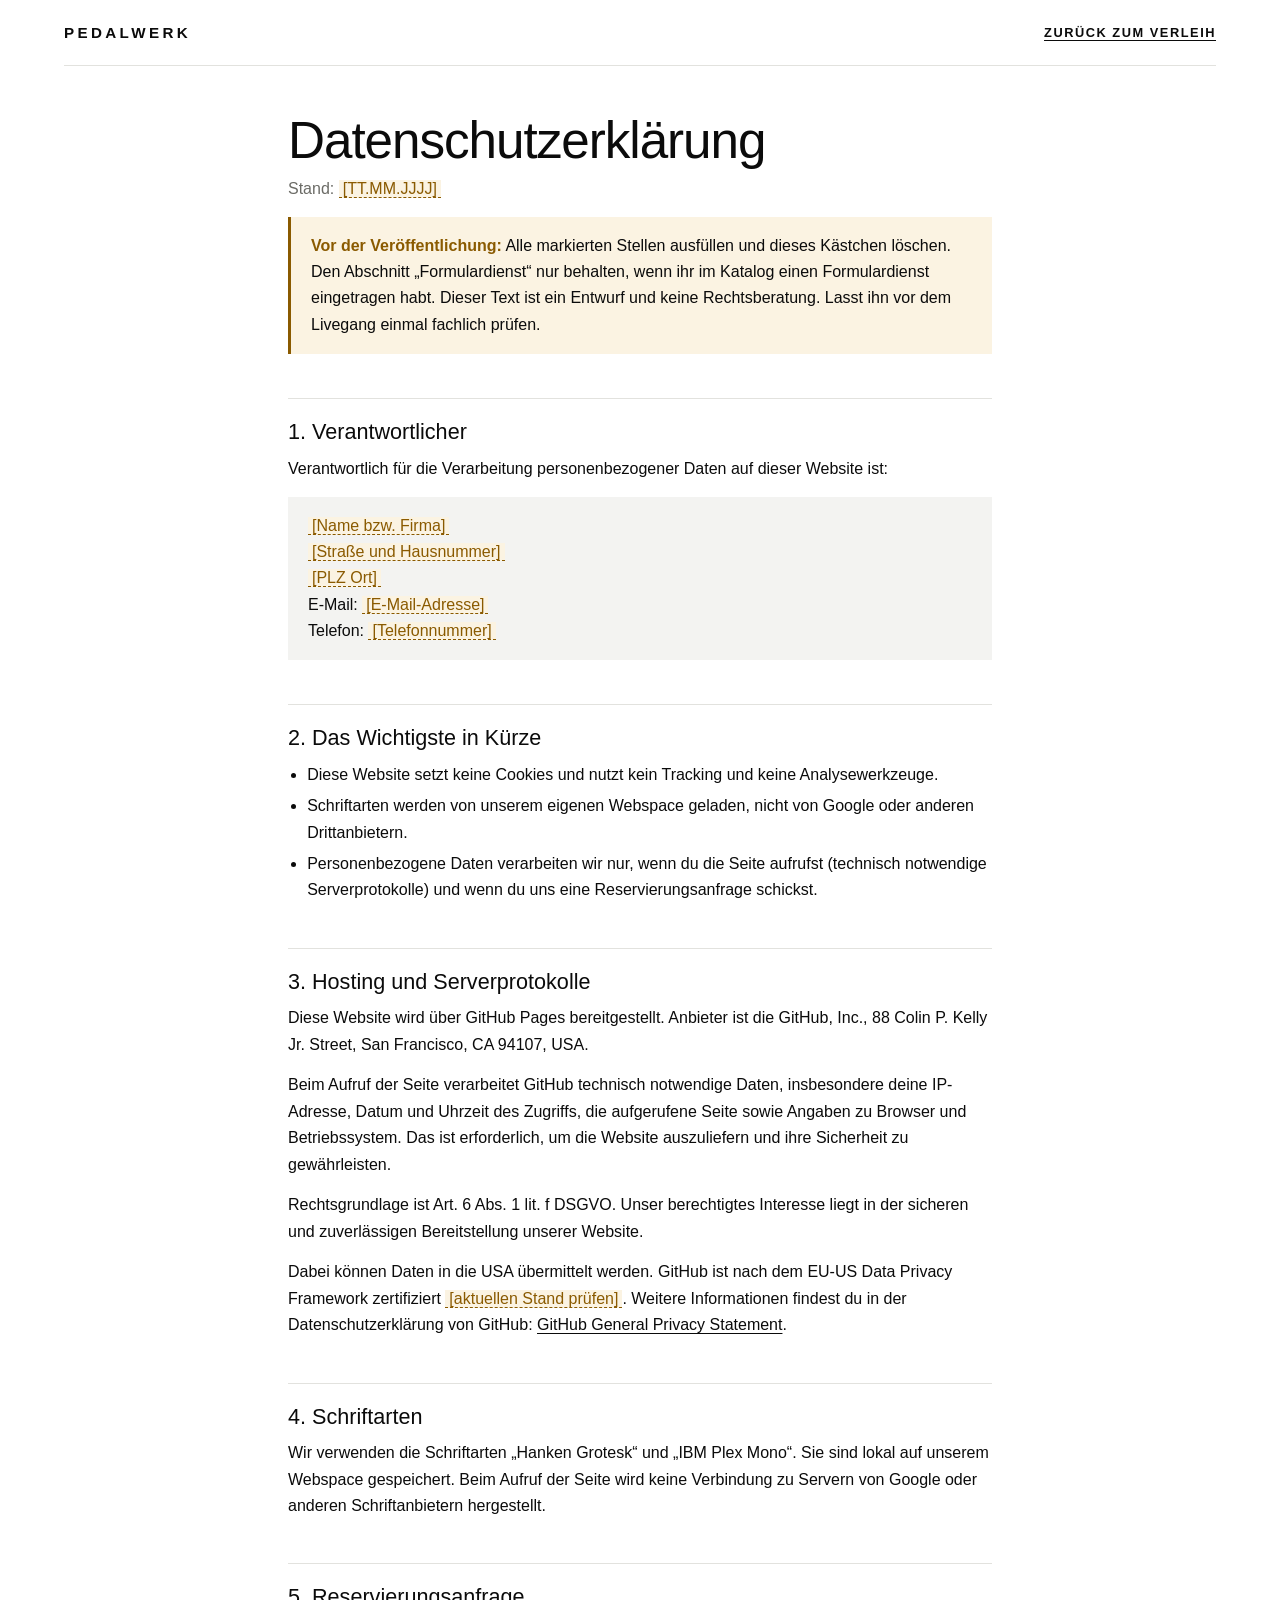
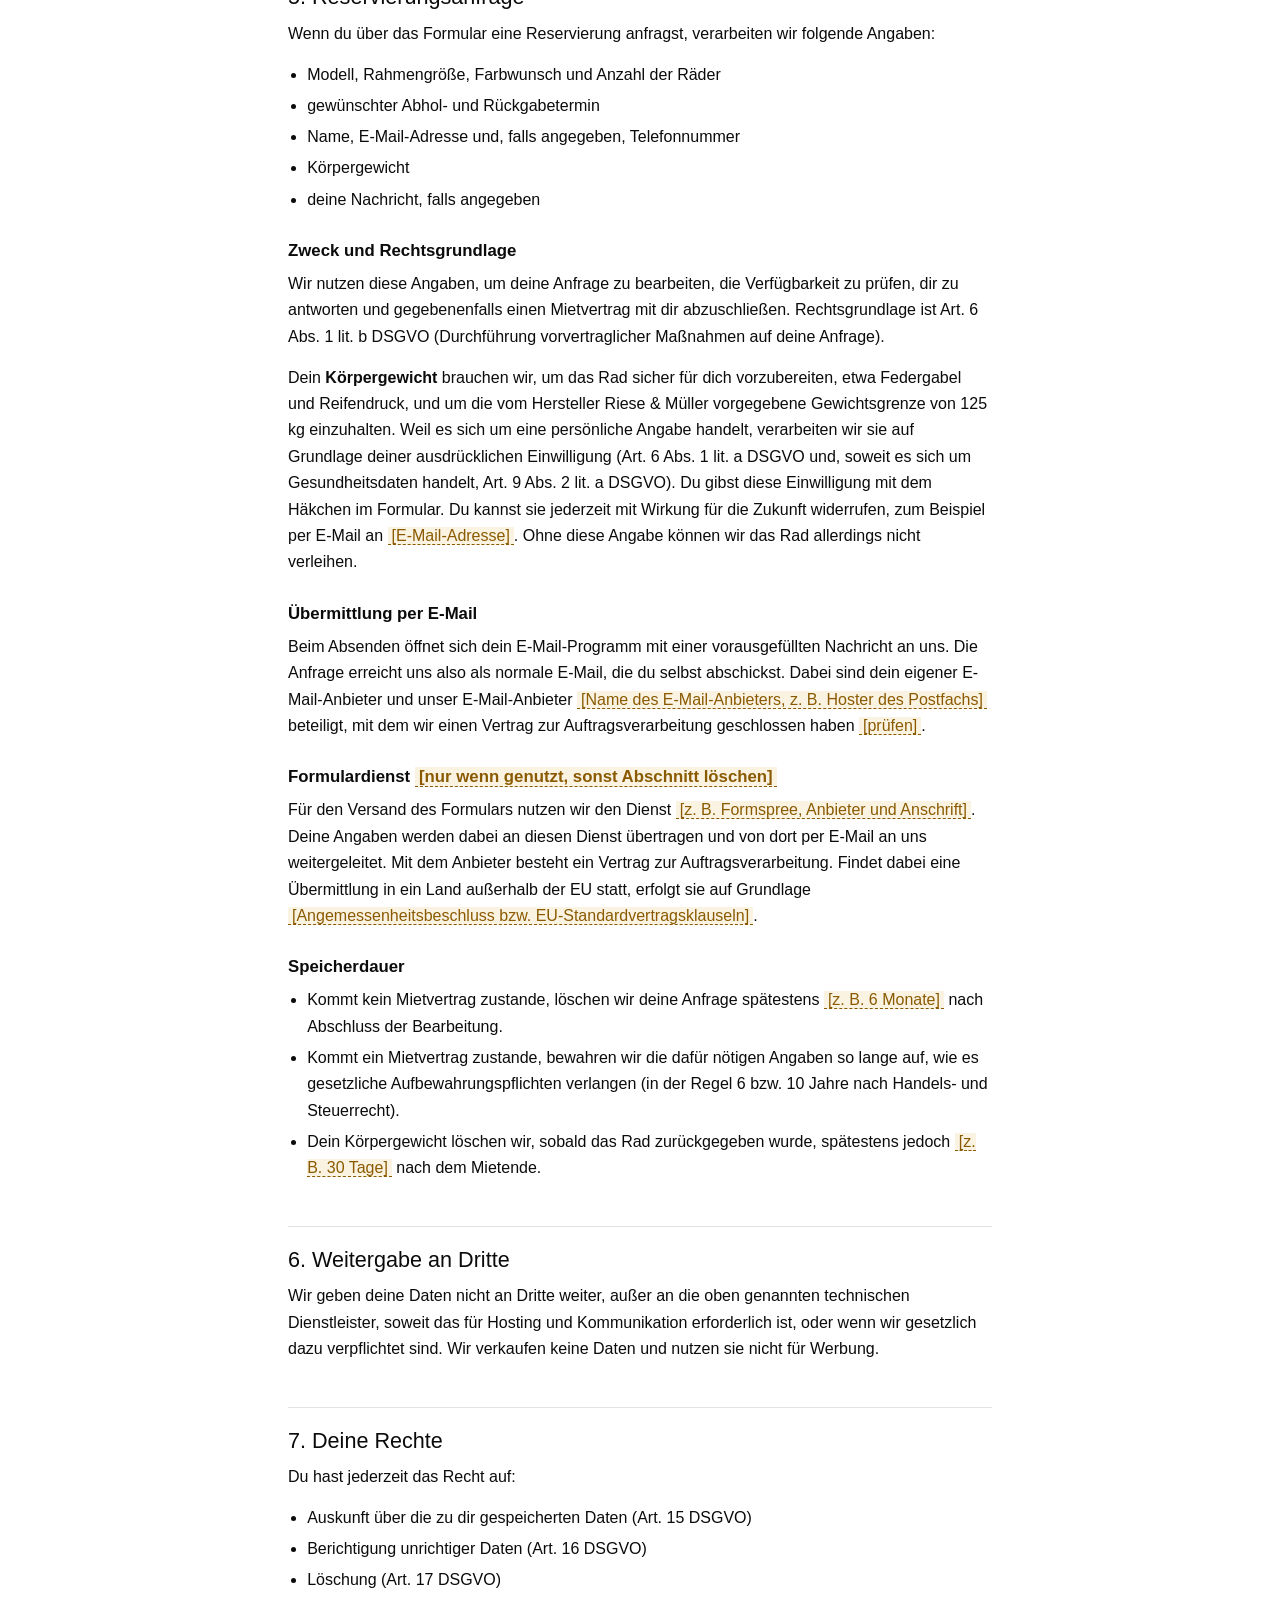
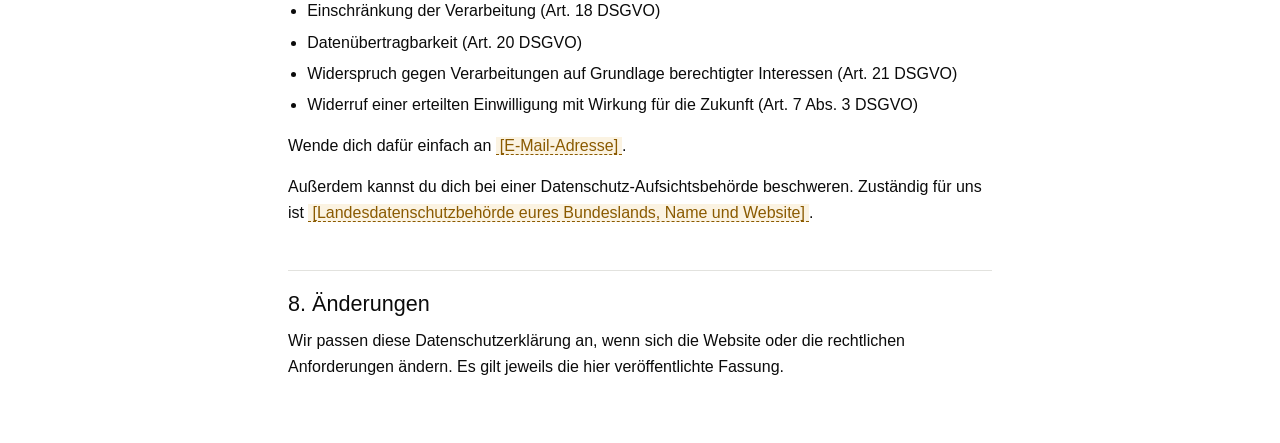
==== datenschutz.html @ 51e2a8d7 "Add files via upload" ====
<!doctype html>
<html lang="de">
<head>
<meta charset="utf-8">
<meta name="viewport" content="width=device-width,initial-scale=1,viewport-fit=cover">
<title>Datenschutz · pedalwerk</title>
<meta name="robots" content="noindex">
<link rel="stylesheet" href="fonts/fonts.css">
<style>
/* Layout: schlichte Textseite, eine Spalte mit Lesebreite, gleiche Gestaltung wie der Katalog. */
:root {
  color-scheme: light;
  --paper: #ffffff;
  --stone: #f3f3f1;
  --rule: #e2e2de;
  --ink: #0b0b0b;
  --ink-soft: #6b6b66;
  --todo: #8a5a00;
  --todo-bg: #fbf3e2;
  --font-sans: "Hanken Grotesk", "Helvetica Neue", Helvetica, Arial, sans-serif;
}
* { box-sizing: border-box; }
body {
  margin: 0; background: var(--paper); color: var(--ink);
  font: 400 16px/1.65 var(--font-sans);
  padding-left: max(16px, env(safe-area-inset-left, 0px)); padding-right: max(16px, env(safe-area-inset-right, 0px));
  padding-block: env(safe-area-inset-top, 0px) calc(3rem + env(safe-area-inset-bottom, 0px));
}
:focus-visible { outline: 2px solid var(--ink); outline-offset: 3px; }
.topbar { max-width: 72rem; margin-inline: auto; display: flex; justify-content: space-between; align-items: center; gap: 1rem; flex-wrap: wrap; padding-block: 1.25rem; border-bottom: 1px solid var(--rule); }
.brand { font-size: 0.95rem; font-weight: 700; letter-spacing: 0.22em; text-transform: uppercase; color: var(--ink); text-decoration: none; }
.back { font-size: 0.8rem; font-weight: 600; letter-spacing: 0.12em; text-transform: uppercase; color: var(--ink); }
main { max-width: 44rem; margin-inline: auto; padding-top: 3rem; }
h1 { margin: 0 0 0.5rem; font-size: clamp(2.2rem, 6vw, 3.2rem); font-weight: 300; letter-spacing: -0.02em; line-height: 1.05; }
h2 { margin: 2.75rem 0 0.6rem; padding-top: 1.25rem; border-top: 1px solid var(--rule); font-size: 1.35rem; font-weight: 500; line-height: 1.25; text-wrap: balance; }
h3 { margin: 1.5rem 0 0.4rem; font-size: 1.05rem; font-weight: 600; }
p, ul { margin: 0 0 0.9rem; }
ul { padding-left: 1.2rem; }
li { margin-bottom: 0.3rem; }
a { color: var(--ink); text-underline-offset: 3px; }
.stand { color: var(--ink-soft); }
address { font-style: normal; padding: 1rem 1.25rem; background: var(--stone); margin-bottom: 0.9rem; }
/* Platzhalter, die vor der Veröffentlichung ausgefüllt oder gelöscht werden müssen. */
.todo { background: var(--todo-bg); color: var(--todo); padding: 0 0.25em; border-bottom: 1px dashed var(--todo); }
.todo-box { padding: 1rem 1.25rem; background: var(--todo-bg); border-left: 3px solid var(--todo); color: var(--ink); margin-bottom: 0.9rem; }
.todo-box strong { color: var(--todo); }
</style>
</head>
<body>

<header class="topbar">
  <a class="brand" href="katalog.html">pedalwerk</a>
  <a class="back" href="katalog.html">Zurück zum Verleih</a>
</header>

<main>
  <h1>Datenschutzerklärung</h1>
  <p class="stand">Stand: <span class="todo">[TT.MM.JJJJ]</span></p>

  <div class="todo-box">
    <strong>Vor der Veröffentlichung:</strong> Alle markierten Stellen ausfüllen und dieses Kästchen löschen. Den Abschnitt „Formulardienst“ nur behalten, wenn ihr im Katalog einen Formulardienst eingetragen habt. Dieser Text ist ein Entwurf und keine Rechtsberatung. Lasst ihn vor dem Livegang einmal fachlich prüfen.
  </div>

  <h2>1. Verantwortlicher</h2>
  <p>Verantwortlich für die Verarbeitung personenbezogener Daten auf dieser Website ist:</p>
  <address>
    <span class="todo">[Name bzw. Firma]</span><br>
    <span class="todo">[Straße und Hausnummer]</span><br>
    <span class="todo">[PLZ Ort]</span><br>
    E-Mail: <span class="todo">[E-Mail-Adresse]</span><br>
    Telefon: <span class="todo">[Telefonnummer]</span>
  </address>

  <h2>2. Das Wichtigste in Kürze</h2>
  <ul>
    <li>Diese Website setzt keine Cookies und nutzt kein Tracking und keine Analysewerkzeuge.</li>
    <li>Schriftarten werden von unserem eigenen Webspace geladen, nicht von Google oder anderen Drittanbietern.</li>
    <li>Personenbezogene Daten verarbeiten wir nur, wenn du die Seite aufrufst (technisch notwendige Serverprotokolle) und wenn du uns eine Reservierungsanfrage schickst.</li>
  </ul>

  <h2>3. Hosting und Serverprotokolle</h2>
  <p>Diese Website wird über GitHub Pages bereitgestellt. Anbieter ist die GitHub, Inc., 88 Colin P. Kelly Jr. Street, San Francisco, CA 94107, USA.</p>
  <p>Beim Aufruf der Seite verarbeitet GitHub technisch notwendige Daten, insbesondere deine IP-Adresse, Datum und Uhrzeit des Zugriffs, die aufgerufene Seite sowie Angaben zu Browser und Betriebssystem. Das ist erforderlich, um die Website auszuliefern und ihre Sicherheit zu gewährleisten.</p>
  <p>Rechtsgrundlage ist Art. 6 Abs. 1 lit. f DSGVO. Unser berechtigtes Interesse liegt in der sicheren und zuverlässigen Bereitstellung unserer Website.</p>
  <p>Dabei können Daten in die USA übermittelt werden. GitHub ist nach dem EU-US Data Privacy Framework zertifiziert <span class="todo">[aktuellen Stand prüfen]</span>. Weitere Informationen findest du in der Datenschutzerklärung von GitHub: <a href="https://docs.github.com/de/site-policy/privacy-policies/github-general-privacy-statement">GitHub General Privacy Statement</a>.</p>

  <h2>4. Schriftarten</h2>
  <p>Wir verwenden die Schriftarten „Hanken Grotesk“ und „IBM Plex Mono“. Sie sind lokal auf unserem Webspace gespeichert. Beim Aufruf der Seite wird keine Verbindung zu Servern von Google oder anderen Schriftanbietern hergestellt.</p>

  <h2>5. Reservierungsanfrage</h2>
  <p>Wenn du über das Formular eine Reservierung anfragst, verarbeiten wir folgende Angaben:</p>
  <ul>
    <li>Modell, Rahmengröße, Farbwunsch und Anzahl der Räder</li>
    <li>gewünschter Abhol- und Rückgabetermin</li>
    <li>Name, E-Mail-Adresse und, falls angegeben, Telefonnummer</li>
    <li>Körpergewicht</li>
    <li>deine Nachricht, falls angegeben</li>
  </ul>

  <h3>Zweck und Rechtsgrundlage</h3>
  <p>Wir nutzen diese Angaben, um deine Anfrage zu bearbeiten, die Verfügbarkeit zu prüfen, dir zu antworten und gegebenenfalls einen Mietvertrag mit dir abzuschließen. Rechtsgrundlage ist Art. 6 Abs. 1 lit. b DSGVO (Durchführung vorvertraglicher Maßnahmen auf deine Anfrage).</p>
  <p>Dein <strong>Körpergewicht</strong> brauchen wir, um das Rad sicher für dich vorzubereiten, etwa Federgabel und Reifendruck, und um die vom Hersteller Riese &amp; Müller vorgegebene Gewichtsgrenze von 125 kg einzuhalten. Weil es sich um eine persönliche Angabe handelt, verarbeiten wir sie auf Grundlage deiner ausdrücklichen Einwilligung (Art. 6 Abs. 1 lit. a DSGVO und, soweit es sich um Gesundheitsdaten handelt, Art. 9 Abs. 2 lit. a DSGVO). Du gibst diese Einwilligung mit dem Häkchen im Formular. Du kannst sie jederzeit mit Wirkung für die Zukunft widerrufen, zum Beispiel per E-Mail an <span class="todo">[E-Mail-Adresse]</span>. Ohne diese Angabe können wir das Rad allerdings nicht verleihen.</p>

  <h3>Übermittlung per E-Mail</h3>
  <p>Beim Absenden öffnet sich dein E-Mail-Programm mit einer vorausgefüllten Nachricht an uns. Die Anfrage erreicht uns also als normale E-Mail, die du selbst abschickst. Dabei sind dein eigener E-Mail-Anbieter und unser E-Mail-Anbieter <span class="todo">[Name des E-Mail-Anbieters, z. B. Hoster des Postfachs]</span> beteiligt, mit dem wir einen Vertrag zur Auftragsverarbeitung geschlossen haben <span class="todo">[prüfen]</span>.</p>

  <h3>Formulardienst <span class="todo">[nur wenn genutzt, sonst Abschnitt löschen]</span></h3>
  <p>Für den Versand des Formulars nutzen wir den Dienst <span class="todo">[z. B. Formspree, Anbieter und Anschrift]</span>. Deine Angaben werden dabei an diesen Dienst übertragen und von dort per E-Mail an uns weitergeleitet. Mit dem Anbieter besteht ein Vertrag zur Auftragsverarbeitung. Findet dabei eine Übermittlung in ein Land außerhalb der EU statt, erfolgt sie auf Grundlage <span class="todo">[Angemessenheitsbeschluss bzw. EU-Standardvertragsklauseln]</span>.</p>

  <h3>Speicherdauer</h3>
  <ul>
    <li>Kommt kein Mietvertrag zustande, löschen wir deine Anfrage spätestens <span class="todo">[z. B. 6 Monate]</span> nach Abschluss der Bearbeitung.</li>
    <li>Kommt ein Mietvertrag zustande, bewahren wir die dafür nötigen Angaben so lange auf, wie es gesetzliche Aufbewahrungspflichten verlangen (in der Regel 6 bzw. 10 Jahre nach Handels- und Steuerrecht).</li>
    <li>Dein Körpergewicht löschen wir, sobald das Rad zurückgegeben wurde, spätestens jedoch <span class="todo">[z. B. 30 Tage]</span> nach dem Mietende.</li>
  </ul>

  <h2>6. Weitergabe an Dritte</h2>
  <p>Wir geben deine Daten nicht an Dritte weiter, außer an die oben genannten technischen Dienstleister, soweit das für Hosting und Kommunikation erforderlich ist, oder wenn wir gesetzlich dazu verpflichtet sind. Wir verkaufen keine Daten und nutzen sie nicht für Werbung.</p>

  <h2>7. Deine Rechte</h2>
  <p>Du hast jederzeit das Recht auf:</p>
  <ul>
    <li>Auskunft über die zu dir gespeicherten Daten (Art. 15 DSGVO)</li>
    <li>Berichtigung unrichtiger Daten (Art. 16 DSGVO)</li>
    <li>Löschung (Art. 17 DSGVO)</li>
    <li>Einschränkung der Verarbeitung (Art. 18 DSGVO)</li>
    <li>Datenübertragbarkeit (Art. 20 DSGVO)</li>
    <li>Widerspruch gegen Verarbeitungen auf Grundlage berechtigter Interessen (Art. 21 DSGVO)</li>
    <li>Widerruf einer erteilten Einwilligung mit Wirkung für die Zukunft (Art. 7 Abs. 3 DSGVO)</li>
  </ul>
  <p>Wende dich dafür einfach an <span class="todo">[E-Mail-Adresse]</span>.</p>
  <p>Außerdem kannst du dich bei einer Datenschutz-Aufsichtsbehörde beschweren. Zuständig für uns ist <span class="todo">[Landesdatenschutzbehörde eures Bundeslands, Name und Website]</span>.</p>

  <h2>8. Änderungen</h2>
  <p>Wir passen diese Datenschutzerklärung an, wenn sich die Website oder die rechtlichen Anforderungen ändern. Es gilt jeweils die hier veröffentlichte Fassung.</p>
</main>
</body>
</html>
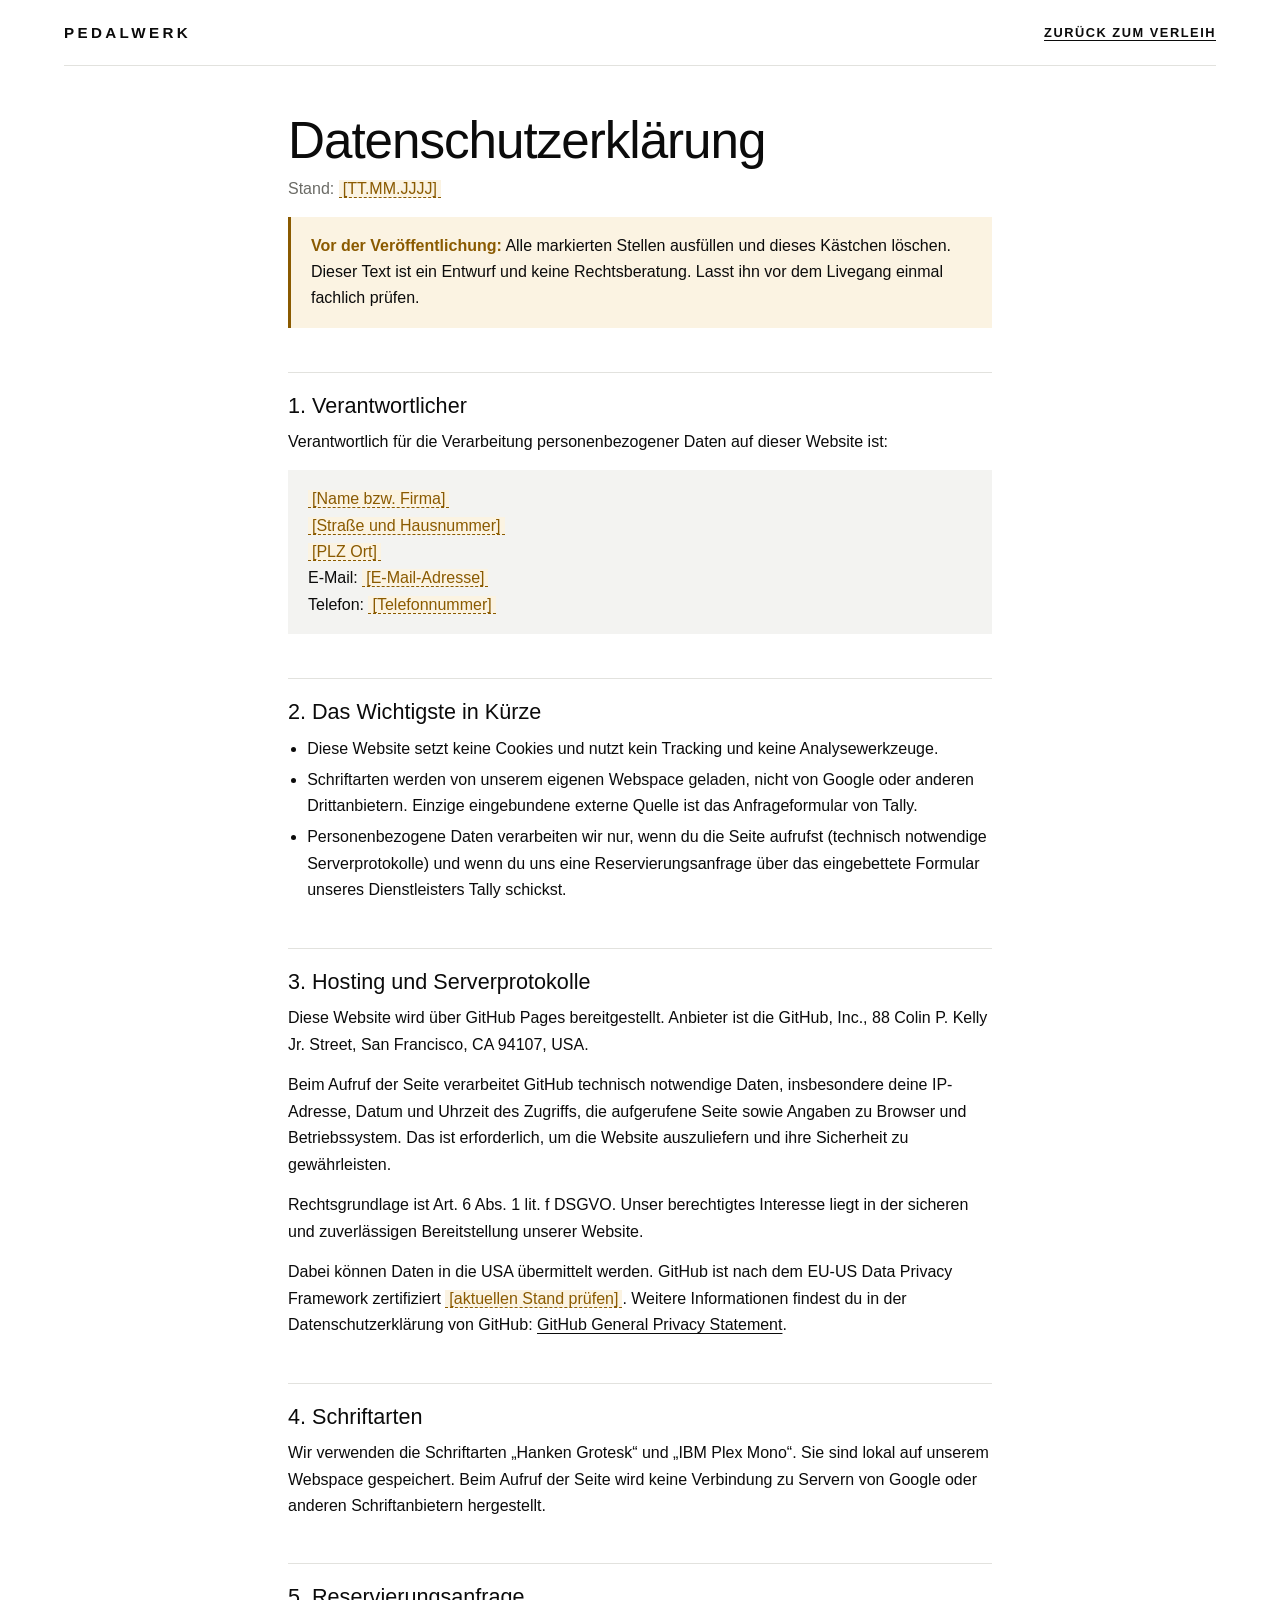
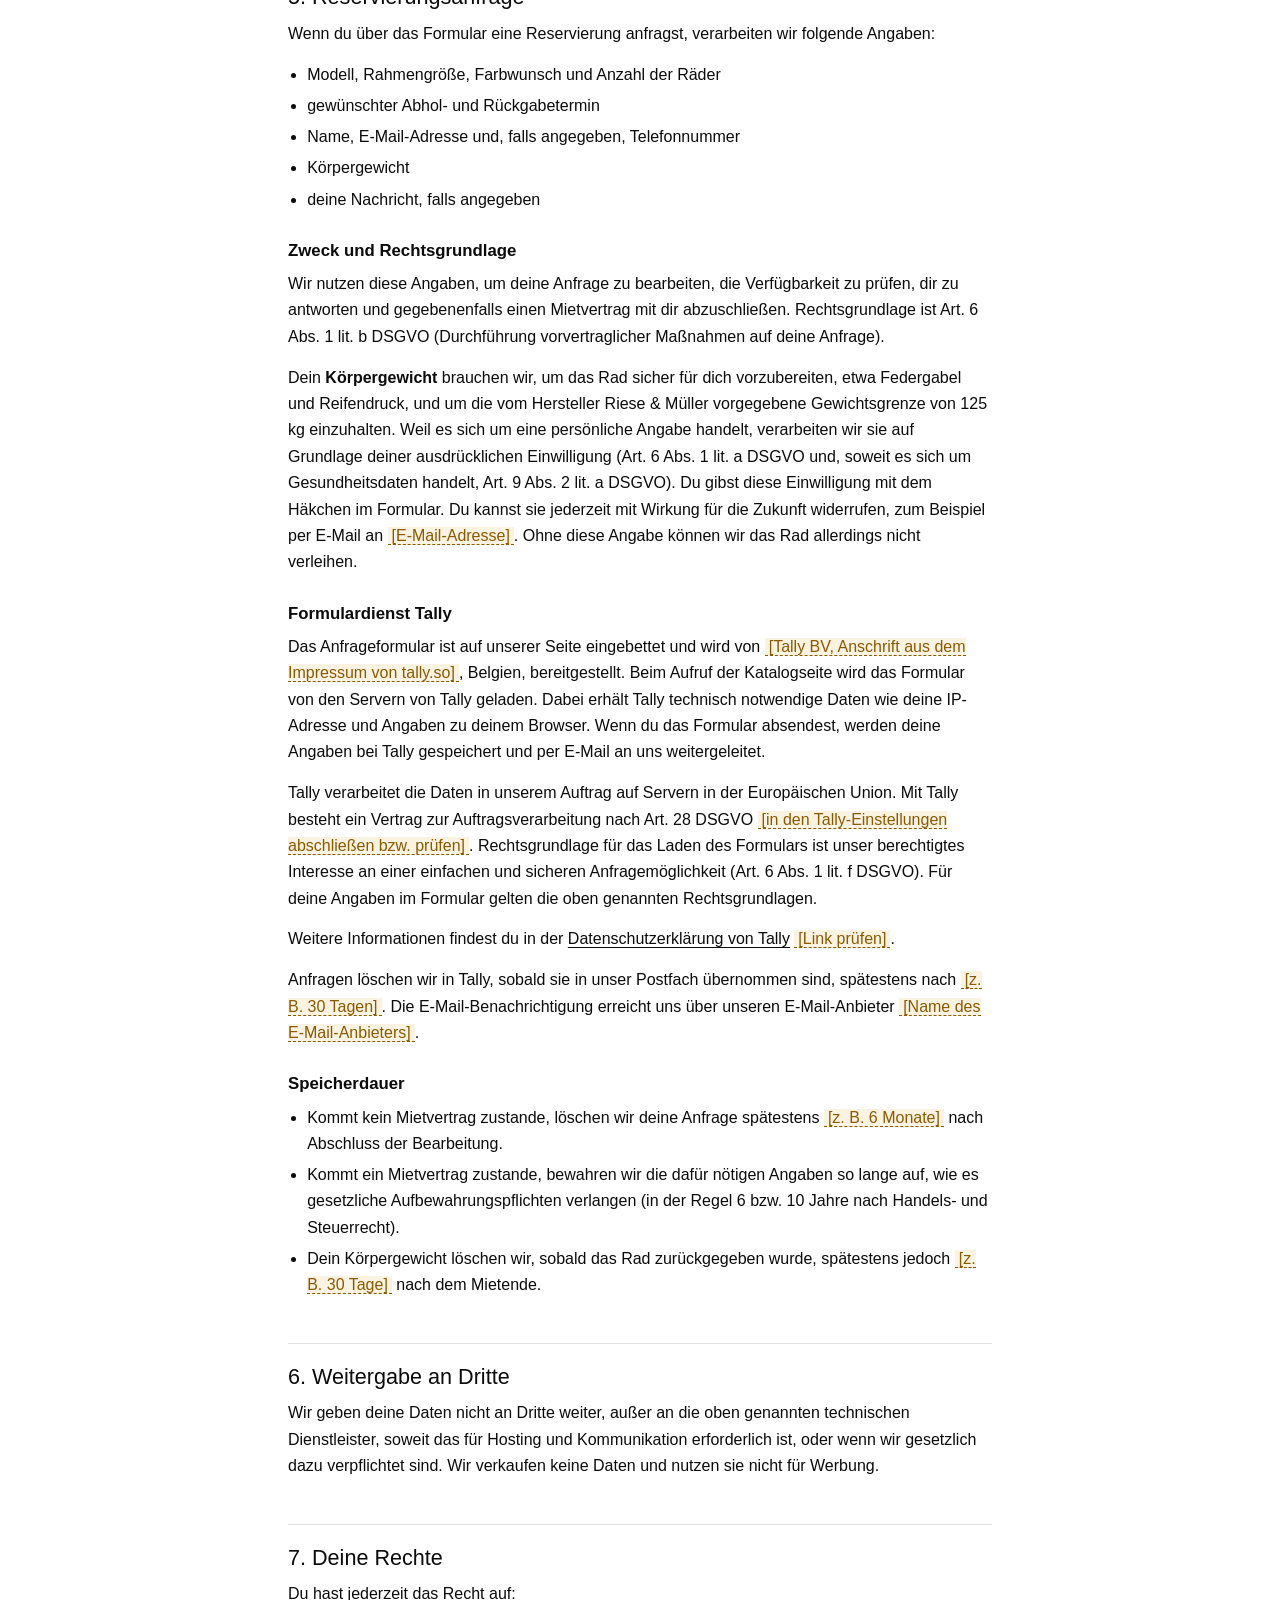
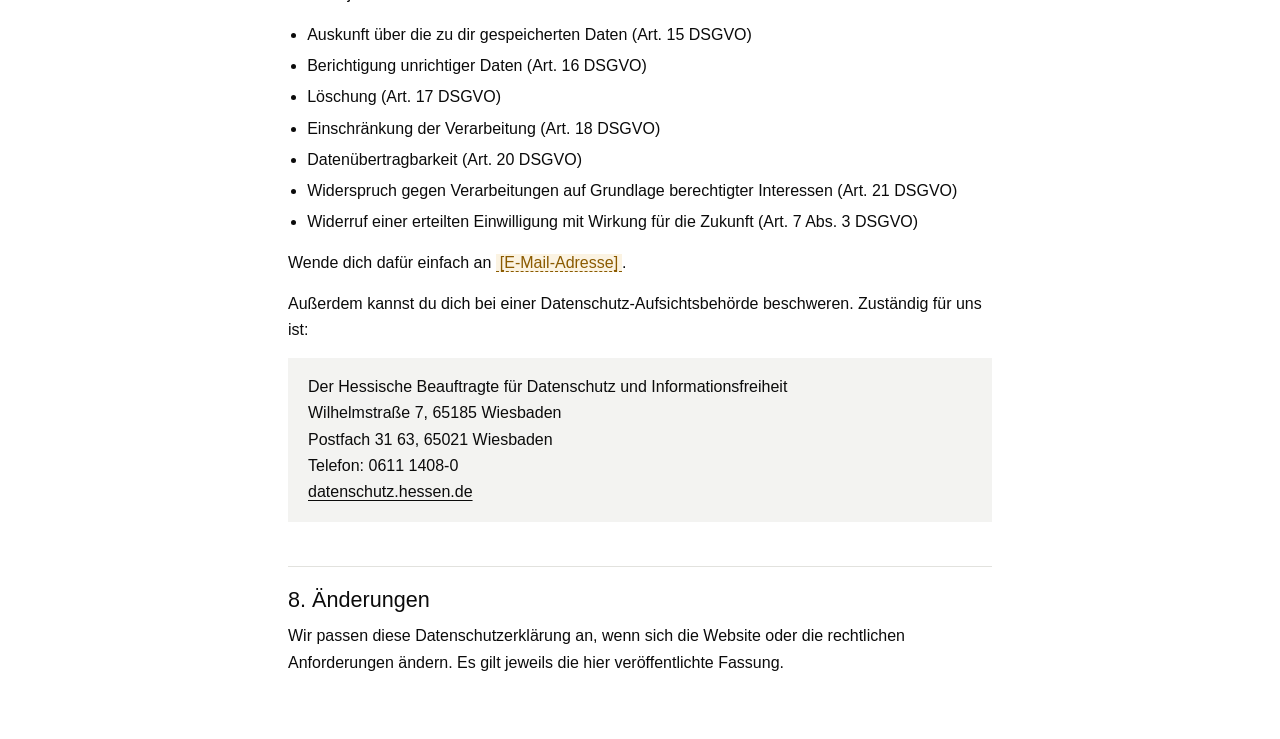
==== commit 069bd12b: "Add files via upload" ====
--- a/datenschutz.html
+++ b/datenschutz.html
@@ -58,7 +58,7 @@
   <p class="stand">Stand: <span class="todo">[TT.MM.JJJJ]</span></p>
 
   <div class="todo-box">
-    <strong>Vor der Veröffentlichung:</strong> Alle markierten Stellen ausfüllen und dieses Kästchen löschen. Den Abschnitt „Formulardienst“ nur behalten, wenn ihr im Katalog einen Formulardienst eingetragen habt. Dieser Text ist ein Entwurf und keine Rechtsberatung. Lasst ihn vor dem Livegang einmal fachlich prüfen.
+    <strong>Vor der Veröffentlichung:</strong> Alle markierten Stellen ausfüllen und dieses Kästchen löschen. Dieser Text ist ein Entwurf und keine Rechtsberatung. Lasst ihn vor dem Livegang einmal fachlich prüfen.
   </div>
 
   <h2>1. Verantwortlicher</h2>
@@ -74,8 +74,8 @@
   <h2>2. Das Wichtigste in Kürze</h2>
   <ul>
     <li>Diese Website setzt keine Cookies und nutzt kein Tracking und keine Analysewerkzeuge.</li>
-    <li>Schriftarten werden von unserem eigenen Webspace geladen, nicht von Google oder anderen Drittanbietern.</li>
-    <li>Personenbezogene Daten verarbeiten wir nur, wenn du die Seite aufrufst (technisch notwendige Serverprotokolle) und wenn du uns eine Reservierungsanfrage schickst.</li>
+    <li>Schriftarten werden von unserem eigenen Webspace geladen, nicht von Google oder anderen Drittanbietern. Einzige eingebundene externe Quelle ist das Anfrageformular von Tally.</li>
+    <li>Personenbezogene Daten verarbeiten wir nur, wenn du die Seite aufrufst (technisch notwendige Serverprotokolle) und wenn du uns eine Reservierungsanfrage über das eingebettete Formular unseres Dienstleisters Tally schickst.</li>
   </ul>
 
   <h2>3. Hosting und Serverprotokolle</h2>
@@ -101,11 +101,11 @@
   <p>Wir nutzen diese Angaben, um deine Anfrage zu bearbeiten, die Verfügbarkeit zu prüfen, dir zu antworten und gegebenenfalls einen Mietvertrag mit dir abzuschließen. Rechtsgrundlage ist Art. 6 Abs. 1 lit. b DSGVO (Durchführung vorvertraglicher Maßnahmen auf deine Anfrage).</p>
   <p>Dein <strong>Körpergewicht</strong> brauchen wir, um das Rad sicher für dich vorzubereiten, etwa Federgabel und Reifendruck, und um die vom Hersteller Riese &amp; Müller vorgegebene Gewichtsgrenze von 125 kg einzuhalten. Weil es sich um eine persönliche Angabe handelt, verarbeiten wir sie auf Grundlage deiner ausdrücklichen Einwilligung (Art. 6 Abs. 1 lit. a DSGVO und, soweit es sich um Gesundheitsdaten handelt, Art. 9 Abs. 2 lit. a DSGVO). Du gibst diese Einwilligung mit dem Häkchen im Formular. Du kannst sie jederzeit mit Wirkung für die Zukunft widerrufen, zum Beispiel per E-Mail an <span class="todo">[E-Mail-Adresse]</span>. Ohne diese Angabe können wir das Rad allerdings nicht verleihen.</p>
 
-  <h3>Übermittlung per E-Mail</h3>
-  <p>Beim Absenden öffnet sich dein E-Mail-Programm mit einer vorausgefüllten Nachricht an uns. Die Anfrage erreicht uns also als normale E-Mail, die du selbst abschickst. Dabei sind dein eigener E-Mail-Anbieter und unser E-Mail-Anbieter <span class="todo">[Name des E-Mail-Anbieters, z. B. Hoster des Postfachs]</span> beteiligt, mit dem wir einen Vertrag zur Auftragsverarbeitung geschlossen haben <span class="todo">[prüfen]</span>.</p>
-
-  <h3>Formulardienst <span class="todo">[nur wenn genutzt, sonst Abschnitt löschen]</span></h3>
-  <p>Für den Versand des Formulars nutzen wir den Dienst <span class="todo">[z. B. Formspree, Anbieter und Anschrift]</span>. Deine Angaben werden dabei an diesen Dienst übertragen und von dort per E-Mail an uns weitergeleitet. Mit dem Anbieter besteht ein Vertrag zur Auftragsverarbeitung. Findet dabei eine Übermittlung in ein Land außerhalb der EU statt, erfolgt sie auf Grundlage <span class="todo">[Angemessenheitsbeschluss bzw. EU-Standardvertragsklauseln]</span>.</p>
+  <h3>Formulardienst Tally</h3>
+  <p>Das Anfrageformular ist auf unserer Seite eingebettet und wird von <span class="todo">[Tally BV, Anschrift aus dem Impressum von tally.so]</span>, Belgien, bereitgestellt. Beim Aufruf der Katalogseite wird das Formular von den Servern von Tally geladen. Dabei erhält Tally technisch notwendige Daten wie deine IP-Adresse und Angaben zu deinem Browser. Wenn du das Formular absendest, werden deine Angaben bei Tally gespeichert und per E-Mail an uns weitergeleitet.</p>
+  <p>Tally verarbeitet die Daten in unserem Auftrag auf Servern in der Europäischen Union. Mit Tally besteht ein Vertrag zur Auftragsverarbeitung nach Art. 28 DSGVO <span class="todo">[in den Tally-Einstellungen abschließen bzw. prüfen]</span>. Rechtsgrundlage für das Laden des Formulars ist unser berechtigtes Interesse an einer einfachen und sicheren Anfragemöglichkeit (Art. 6 Abs. 1 lit. f DSGVO). Für deine Angaben im Formular gelten die oben genannten Rechtsgrundlagen.</p>
+  <p>Weitere Informationen findest du in der <a href="https://tally.so/help/privacy-policy">Datenschutzerklärung von Tally</a> <span class="todo">[Link prüfen]</span>.</p>
+  <p>Anfragen löschen wir in Tally, sobald sie in unser Postfach übernommen sind, spätestens nach <span class="todo">[z. B. 30 Tagen]</span>. Die E-Mail-Benachrichtigung erreicht uns über unseren E-Mail-Anbieter <span class="todo">[Name des E-Mail-Anbieters]</span>.</p>
 
   <h3>Speicherdauer</h3>
   <ul>
@@ -129,7 +129,14 @@
     <li>Widerruf einer erteilten Einwilligung mit Wirkung für die Zukunft (Art. 7 Abs. 3 DSGVO)</li>
   </ul>
   <p>Wende dich dafür einfach an <span class="todo">[E-Mail-Adresse]</span>.</p>
-  <p>Außerdem kannst du dich bei einer Datenschutz-Aufsichtsbehörde beschweren. Zuständig für uns ist <span class="todo">[Landesdatenschutzbehörde eures Bundeslands, Name und Website]</span>.</p>
+  <p>Außerdem kannst du dich bei einer Datenschutz-Aufsichtsbehörde beschweren. Zuständig für uns ist:</p>
+  <address>
+    Der Hessische Beauftragte für Datenschutz und Informationsfreiheit<br>
+    Wilhelmstraße 7, 65185 Wiesbaden<br>
+    Postfach 31 63, 65021 Wiesbaden<br>
+    Telefon: 0611 1408-0<br>
+    <a href="https://datenschutz.hessen.de">datenschutz.hessen.de</a>
+  </address>
 
   <h2>8. Änderungen</h2>
   <p>Wir passen diese Datenschutzerklärung an, wenn sich die Website oder die rechtlichen Anforderungen ändern. Es gilt jeweils die hier veröffentlichte Fassung.</p>
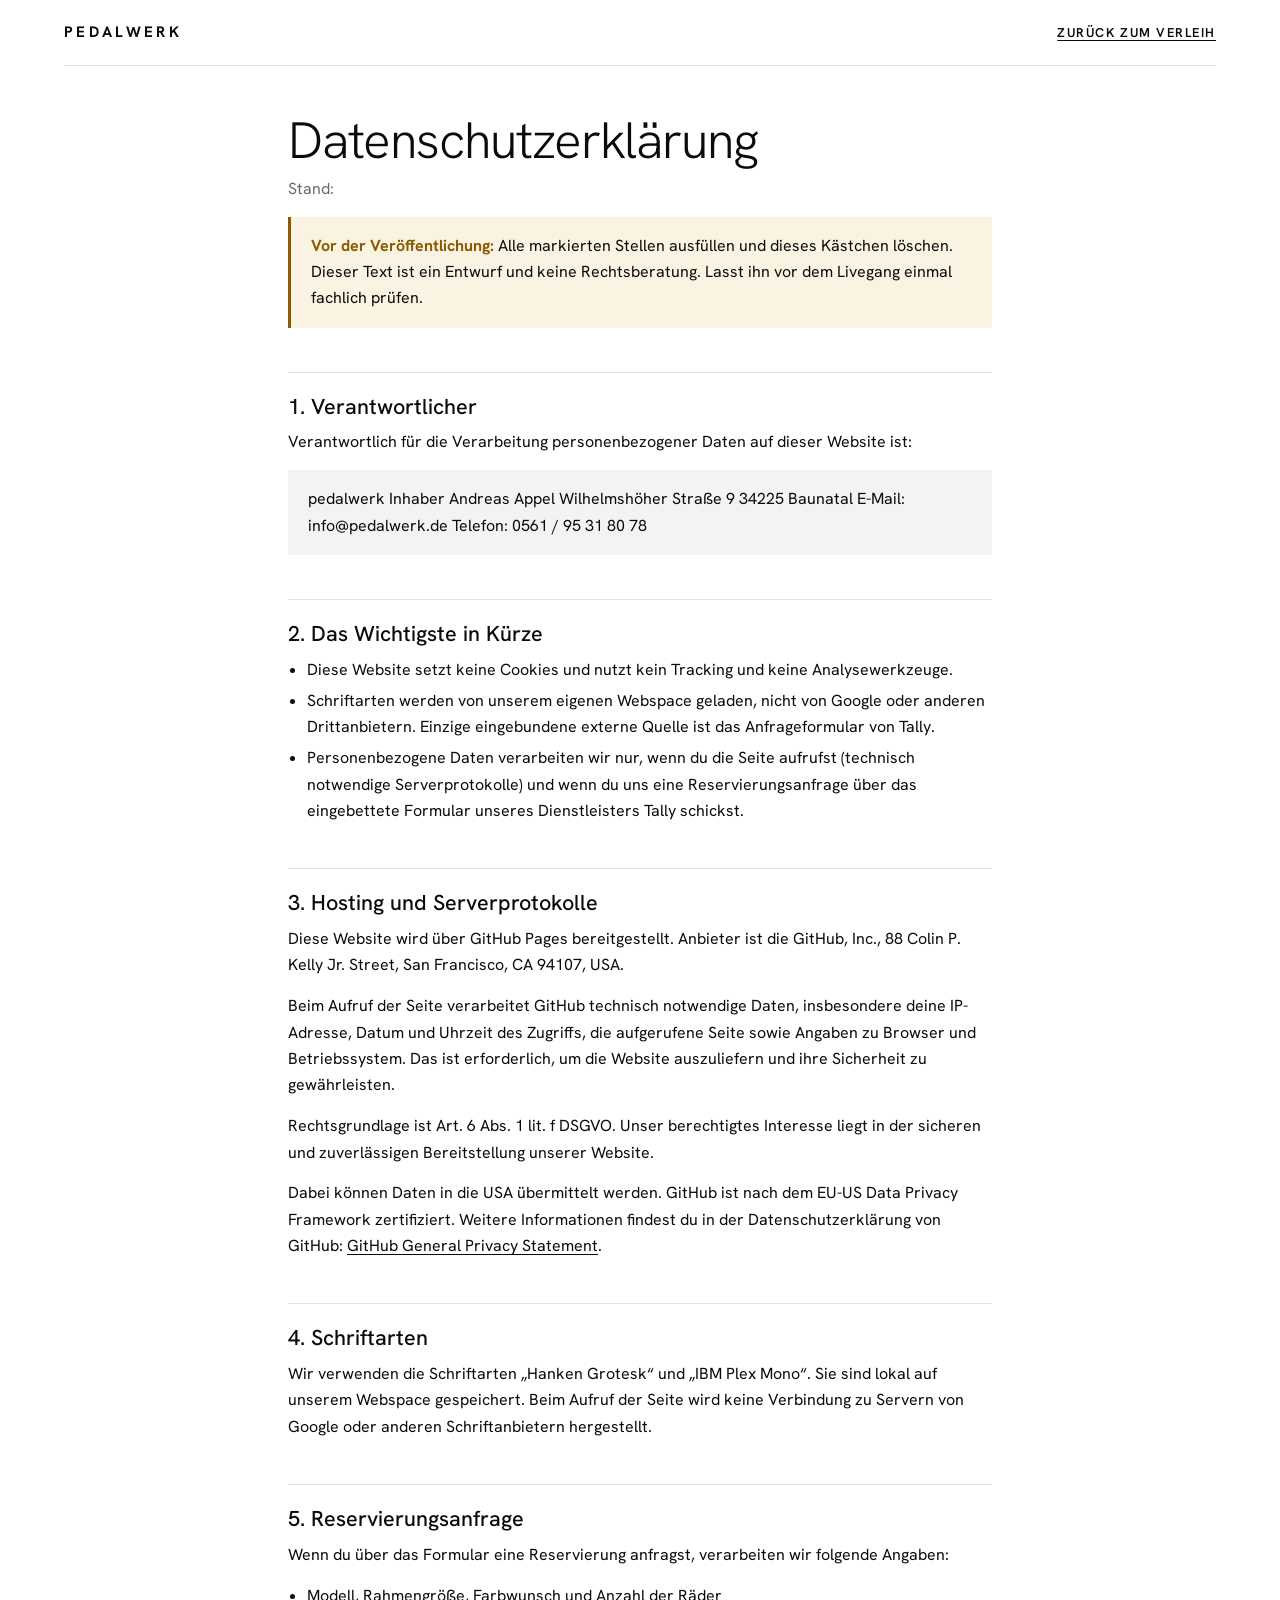
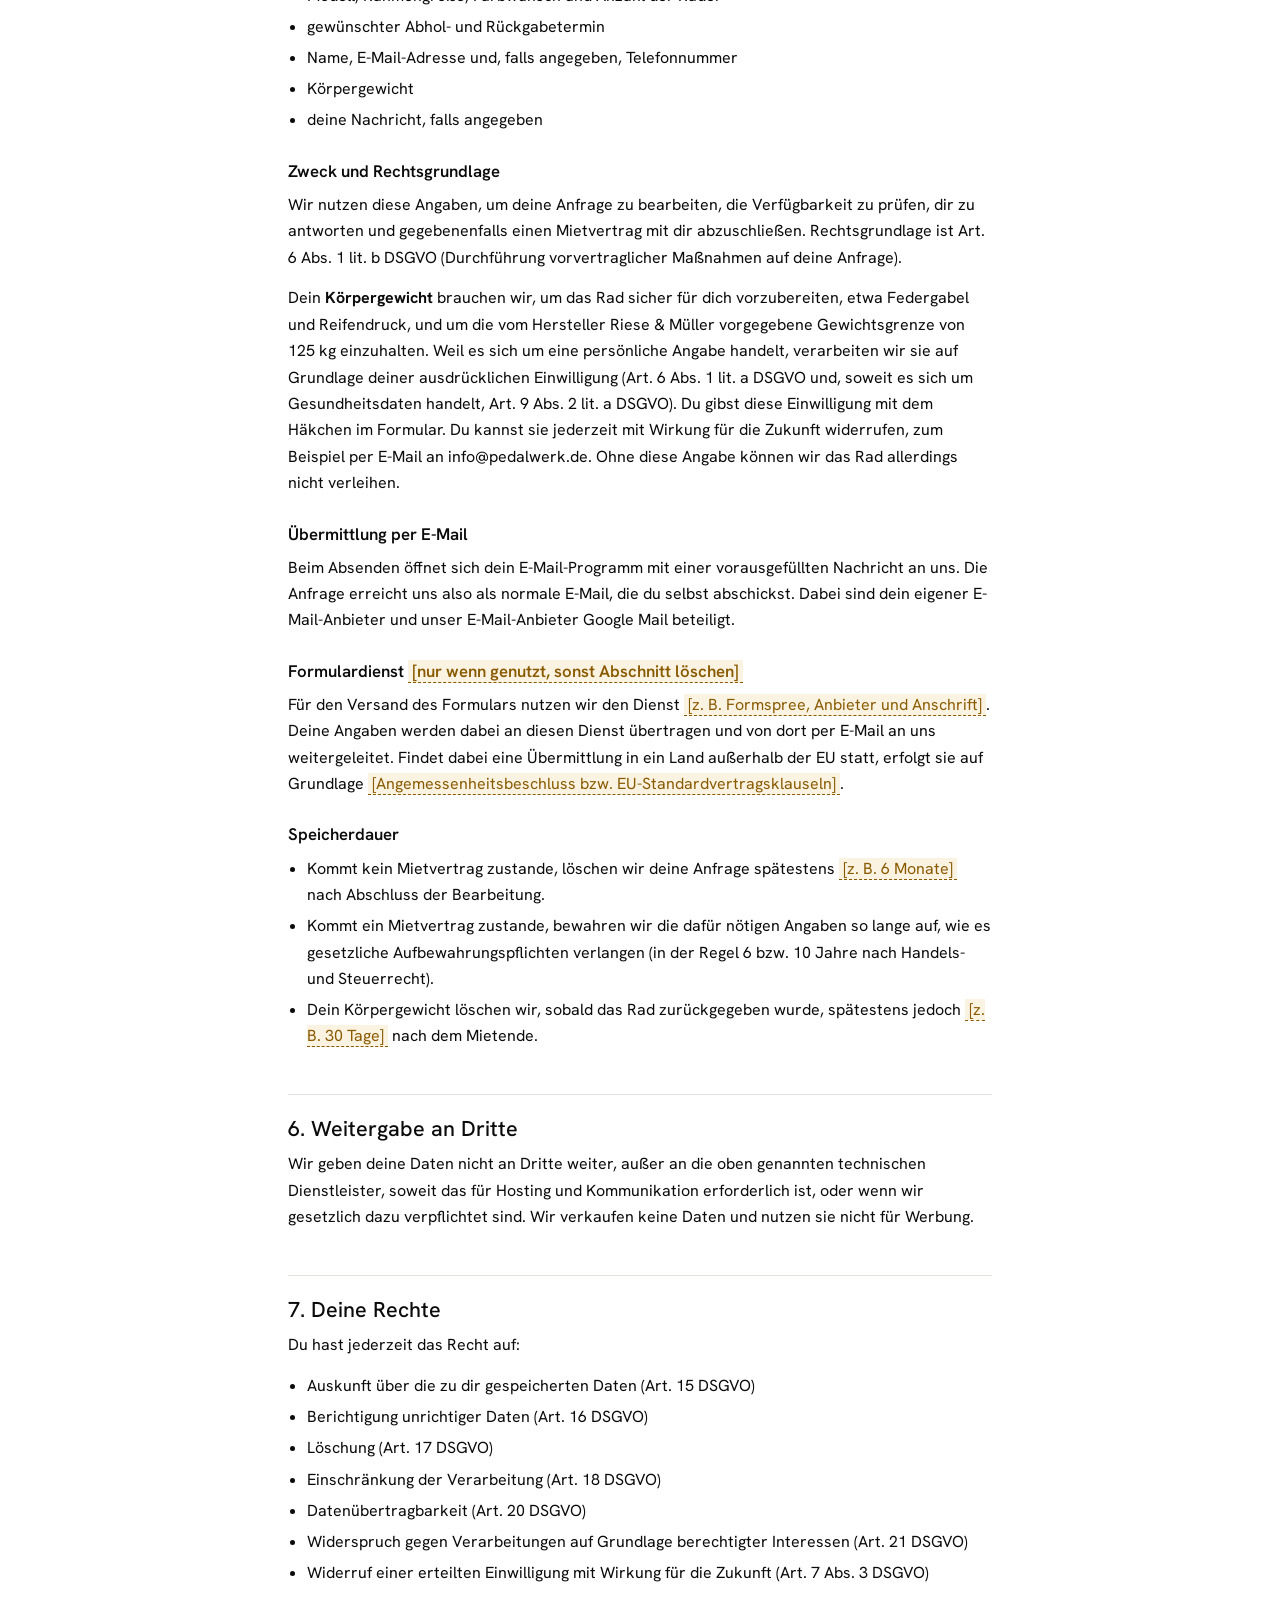
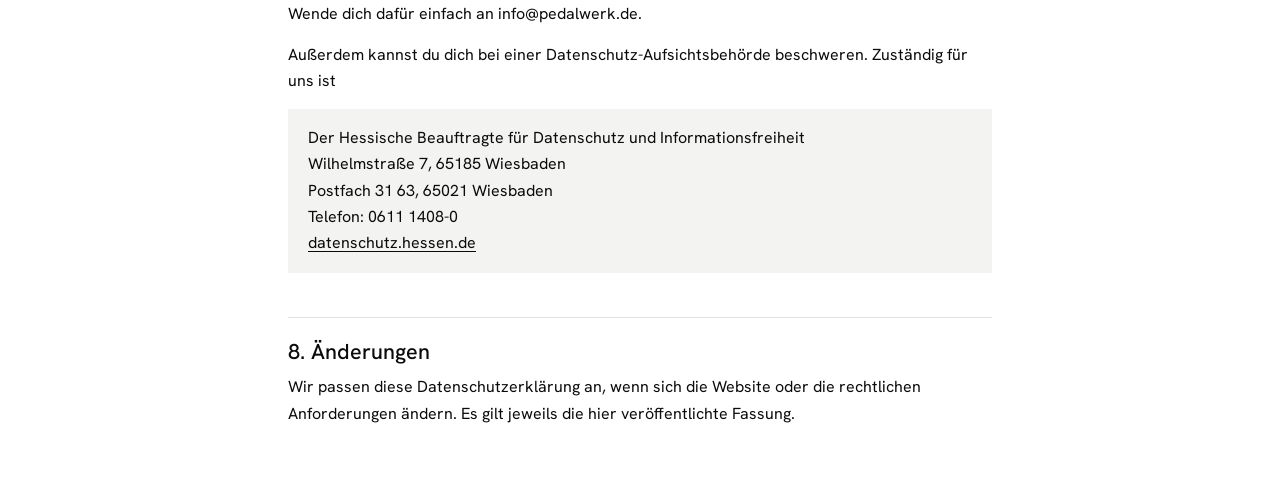
==== commit acd83434: "local changes" ====
--- a/datenschutz.html
+++ b/datenschutz.html
@@ -55,7 +55,7 @@
 
 <main>
   <h1>Datenschutzerklärung</h1>
-  <p class="stand">Stand: <span class="todo">[TT.MM.JJJJ]</span></p>
+  <p class="stand">Stand: <div 29.10.2026=""></div></p>
 
   <div class="todo-box">
     <strong>Vor der Veröffentlichung:</strong> Alle markierten Stellen ausfüllen und dieses Kästchen löschen. Dieser Text ist ein Entwurf und keine Rechtsberatung. Lasst ihn vor dem Livegang einmal fachlich prüfen.
@@ -64,11 +64,11 @@
   <h2>1. Verantwortlicher</h2>
   <p>Verantwortlich für die Verarbeitung personenbezogener Daten auf dieser Website ist:</p>
   <address>
-    <span class="todo">[Name bzw. Firma]</span><br>
-    <span class="todo">[Straße und Hausnummer]</span><br>
-    <span class="todo">[PLZ Ort]</span><br>
-    E-Mail: <span class="todo">[E-Mail-Adresse]</span><br>
-    Telefon: <span class="todo">[Telefonnummer]</span>
+    pedalwerk Inhaber Andreas Appel
+    Wilhelmshöher Straße 9
+    34225 Baunatal
+    E-Mail: info@pedalwerk.de
+    Telefon: 0561 / 95 31 80 78
   </address>
 
   <h2>2. Das Wichtigste in Kürze</h2>
@@ -82,7 +82,7 @@
   <p>Diese Website wird über GitHub Pages bereitgestellt. Anbieter ist die GitHub, Inc., 88 Colin P. Kelly Jr. Street, San Francisco, CA 94107, USA.</p>
   <p>Beim Aufruf der Seite verarbeitet GitHub technisch notwendige Daten, insbesondere deine IP-Adresse, Datum und Uhrzeit des Zugriffs, die aufgerufene Seite sowie Angaben zu Browser und Betriebssystem. Das ist erforderlich, um die Website auszuliefern und ihre Sicherheit zu gewährleisten.</p>
   <p>Rechtsgrundlage ist Art. 6 Abs. 1 lit. f DSGVO. Unser berechtigtes Interesse liegt in der sicheren und zuverlässigen Bereitstellung unserer Website.</p>
-  <p>Dabei können Daten in die USA übermittelt werden. GitHub ist nach dem EU-US Data Privacy Framework zertifiziert <span class="todo">[aktuellen Stand prüfen]</span>. Weitere Informationen findest du in der Datenschutzerklärung von GitHub: <a href="https://docs.github.com/de/site-policy/privacy-policies/github-general-privacy-statement">GitHub General Privacy Statement</a>.</p>
+  <p>Dabei können Daten in die USA übermittelt werden. GitHub ist nach dem EU-US Data Privacy Framework zertifiziert. Weitere Informationen findest du in der Datenschutzerklärung von GitHub: <a href="https://docs.github.com/de/site-policy/privacy-policies/github-general-privacy-statement">GitHub General Privacy Statement</a>.</p>
 
   <h2>4. Schriftarten</h2>
   <p>Wir verwenden die Schriftarten „Hanken Grotesk“ und „IBM Plex Mono“. Sie sind lokal auf unserem Webspace gespeichert. Beim Aufruf der Seite wird keine Verbindung zu Servern von Google oder anderen Schriftanbietern hergestellt.</p>
@@ -99,13 +99,13 @@
 
   <h3>Zweck und Rechtsgrundlage</h3>
   <p>Wir nutzen diese Angaben, um deine Anfrage zu bearbeiten, die Verfügbarkeit zu prüfen, dir zu antworten und gegebenenfalls einen Mietvertrag mit dir abzuschließen. Rechtsgrundlage ist Art. 6 Abs. 1 lit. b DSGVO (Durchführung vorvertraglicher Maßnahmen auf deine Anfrage).</p>
-  <p>Dein <strong>Körpergewicht</strong> brauchen wir, um das Rad sicher für dich vorzubereiten, etwa Federgabel und Reifendruck, und um die vom Hersteller Riese &amp; Müller vorgegebene Gewichtsgrenze von 125 kg einzuhalten. Weil es sich um eine persönliche Angabe handelt, verarbeiten wir sie auf Grundlage deiner ausdrücklichen Einwilligung (Art. 6 Abs. 1 lit. a DSGVO und, soweit es sich um Gesundheitsdaten handelt, Art. 9 Abs. 2 lit. a DSGVO). Du gibst diese Einwilligung mit dem Häkchen im Formular. Du kannst sie jederzeit mit Wirkung für die Zukunft widerrufen, zum Beispiel per E-Mail an <span class="todo">[E-Mail-Adresse]</span>. Ohne diese Angabe können wir das Rad allerdings nicht verleihen.</p>
+  <p>Dein <strong>Körpergewicht</strong> brauchen wir, um das Rad sicher für dich vorzubereiten, etwa Federgabel und Reifendruck, und um die vom Hersteller Riese &amp; Müller vorgegebene Gewichtsgrenze von 125 kg einzuhalten. Weil es sich um eine persönliche Angabe handelt, verarbeiten wir sie auf Grundlage deiner ausdrücklichen Einwilligung (Art. 6 Abs. 1 lit. a DSGVO und, soweit es sich um Gesundheitsdaten handelt, Art. 9 Abs. 2 lit. a DSGVO). Du gibst diese Einwilligung mit dem Häkchen im Formular. Du kannst sie jederzeit mit Wirkung für die Zukunft widerrufen, zum Beispiel per E-Mail an info@pedalwerk.de. Ohne diese Angabe können wir das Rad allerdings nicht verleihen.</p>
 
-  <h3>Formulardienst Tally</h3>
-  <p>Das Anfrageformular ist auf unserer Seite eingebettet und wird von <span class="todo">[Tally BV, Anschrift aus dem Impressum von tally.so]</span>, Belgien, bereitgestellt. Beim Aufruf der Katalogseite wird das Formular von den Servern von Tally geladen. Dabei erhält Tally technisch notwendige Daten wie deine IP-Adresse und Angaben zu deinem Browser. Wenn du das Formular absendest, werden deine Angaben bei Tally gespeichert und per E-Mail an uns weitergeleitet.</p>
-  <p>Tally verarbeitet die Daten in unserem Auftrag auf Servern in der Europäischen Union. Mit Tally besteht ein Vertrag zur Auftragsverarbeitung nach Art. 28 DSGVO <span class="todo">[in den Tally-Einstellungen abschließen bzw. prüfen]</span>. Rechtsgrundlage für das Laden des Formulars ist unser berechtigtes Interesse an einer einfachen und sicheren Anfragemöglichkeit (Art. 6 Abs. 1 lit. f DSGVO). Für deine Angaben im Formular gelten die oben genannten Rechtsgrundlagen.</p>
-  <p>Weitere Informationen findest du in der <a href="https://tally.so/help/privacy-policy">Datenschutzerklärung von Tally</a> <span class="todo">[Link prüfen]</span>.</p>
-  <p>Anfragen löschen wir in Tally, sobald sie in unser Postfach übernommen sind, spätestens nach <span class="todo">[z. B. 30 Tagen]</span>. Die E-Mail-Benachrichtigung erreicht uns über unseren E-Mail-Anbieter <span class="todo">[Name des E-Mail-Anbieters]</span>.</p>
+  <h3>Übermittlung per E-Mail</h3>
+  <p>Beim Absenden öffnet sich dein E-Mail-Programm mit einer vorausgefüllten Nachricht an uns. Die Anfrage erreicht uns also als normale E-Mail, die du selbst abschickst. Dabei sind dein eigener E-Mail-Anbieter und unser E-Mail-Anbieter Google Mail beteiligt.</p>
+
+  <h3>Formulardienst <span class="todo">[nur wenn genutzt, sonst Abschnitt löschen]</span></h3>
+  <p>Für den Versand des Formulars nutzen wir den Dienst <span class="todo">[z. B. Formspree, Anbieter und Anschrift]</span>. Deine Angaben werden dabei an diesen Dienst übertragen und von dort per E-Mail an uns weitergeleitet. Findet dabei eine Übermittlung in ein Land außerhalb der EU statt, erfolgt sie auf Grundlage <span class="todo">[Angemessenheitsbeschluss bzw. EU-Standardvertragsklauseln]</span>.</p>
 
   <h3>Speicherdauer</h3>
   <ul>
@@ -128,9 +128,9 @@
     <li>Widerspruch gegen Verarbeitungen auf Grundlage berechtigter Interessen (Art. 21 DSGVO)</li>
     <li>Widerruf einer erteilten Einwilligung mit Wirkung für die Zukunft (Art. 7 Abs. 3 DSGVO)</li>
   </ul>
-  <p>Wende dich dafür einfach an <span class="todo">[E-Mail-Adresse]</span>.</p>
-  <p>Außerdem kannst du dich bei einer Datenschutz-Aufsichtsbehörde beschweren. Zuständig für uns ist:</p>
-  <address>
+  <p>Wende dich dafür einfach an info@pedalwerk.de.</p>
+  <p>Außerdem kannst du dich bei einer Datenschutz-Aufsichtsbehörde beschweren. Zuständig für uns ist</p>
+    <address>
     Der Hessische Beauftragte für Datenschutz und Informationsfreiheit<br>
     Wilhelmstraße 7, 65185 Wiesbaden<br>
     Postfach 31 63, 65021 Wiesbaden<br>
@@ -138,6 +138,7 @@
     <a href="https://datenschutz.hessen.de">datenschutz.hessen.de</a>
   </address>
 
+
   <h2>8. Änderungen</h2>
   <p>Wir passen diese Datenschutzerklärung an, wenn sich die Website oder die rechtlichen Anforderungen ändern. Es gilt jeweils die hier veröffentlichte Fassung.</p>
 </main>
--- a/fonts/fonts.css
+++ b/fonts/fonts.css
@@ -0,0 +1,7 @@
+@font-face { font-family: "Hanken Grotesk"; font-style: normal; font-weight: 300; font-display: swap; src: url("hanken-grotesk-latin-300-normal.woff2") format("woff2"); }
+@font-face { font-family: "Hanken Grotesk"; font-style: normal; font-weight: 400; font-display: swap; src: url("hanken-grotesk-latin-400-normal.woff2") format("woff2"); }
+@font-face { font-family: "Hanken Grotesk"; font-style: normal; font-weight: 500; font-display: swap; src: url("hanken-grotesk-latin-500-normal.woff2") format("woff2"); }
+@font-face { font-family: "Hanken Grotesk"; font-style: normal; font-weight: 600; font-display: swap; src: url("hanken-grotesk-latin-600-normal.woff2") format("woff2"); }
+@font-face { font-family: "Hanken Grotesk"; font-style: normal; font-weight: 700; font-display: swap; src: url("hanken-grotesk-latin-700-normal.woff2") format("woff2"); }
+@font-face { font-family: "IBM Plex Mono"; font-style: normal; font-weight: 400; font-display: swap; src: url("ibm-plex-mono-latin-400-normal.woff2") format("woff2"); }
+@font-face { font-family: "IBM Plex Mono"; font-style: normal; font-weight: 500; font-display: swap; src: url("ibm-plex-mono-latin-500-normal.woff2") format("woff2"); }
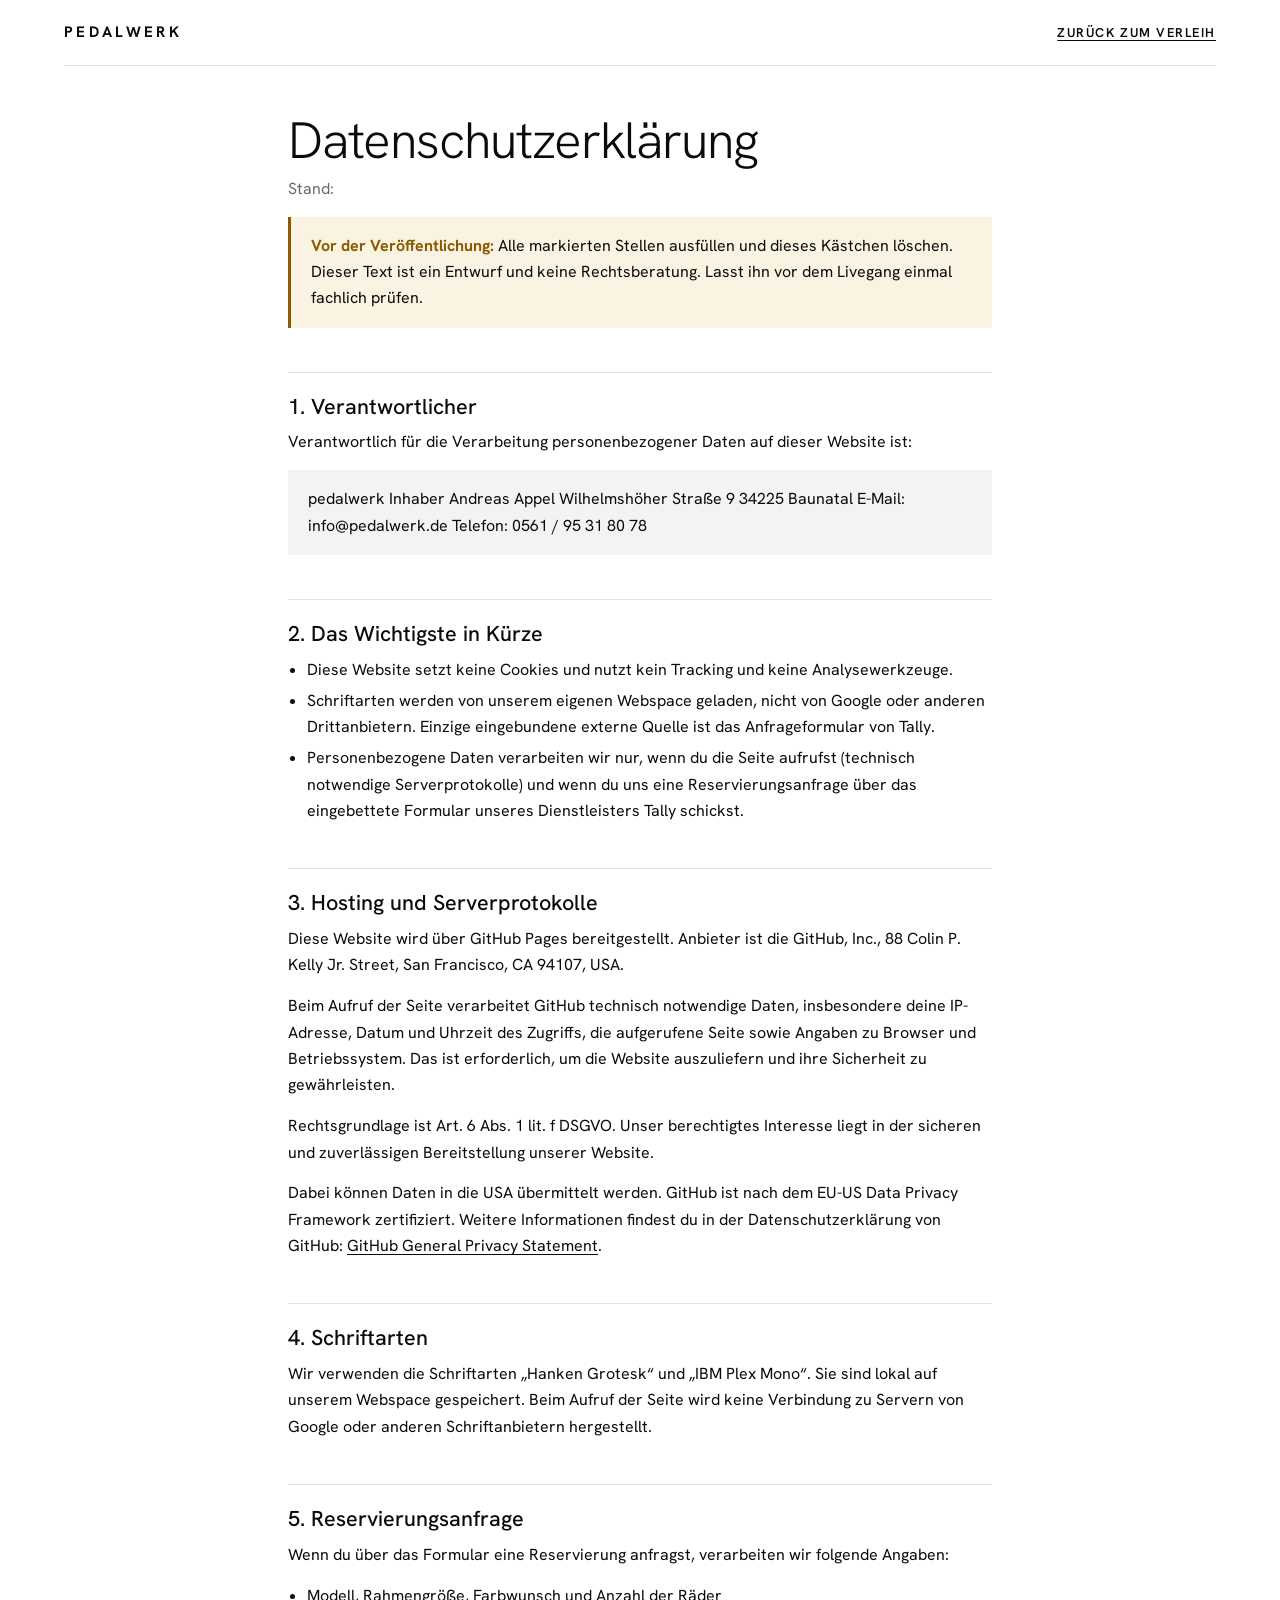
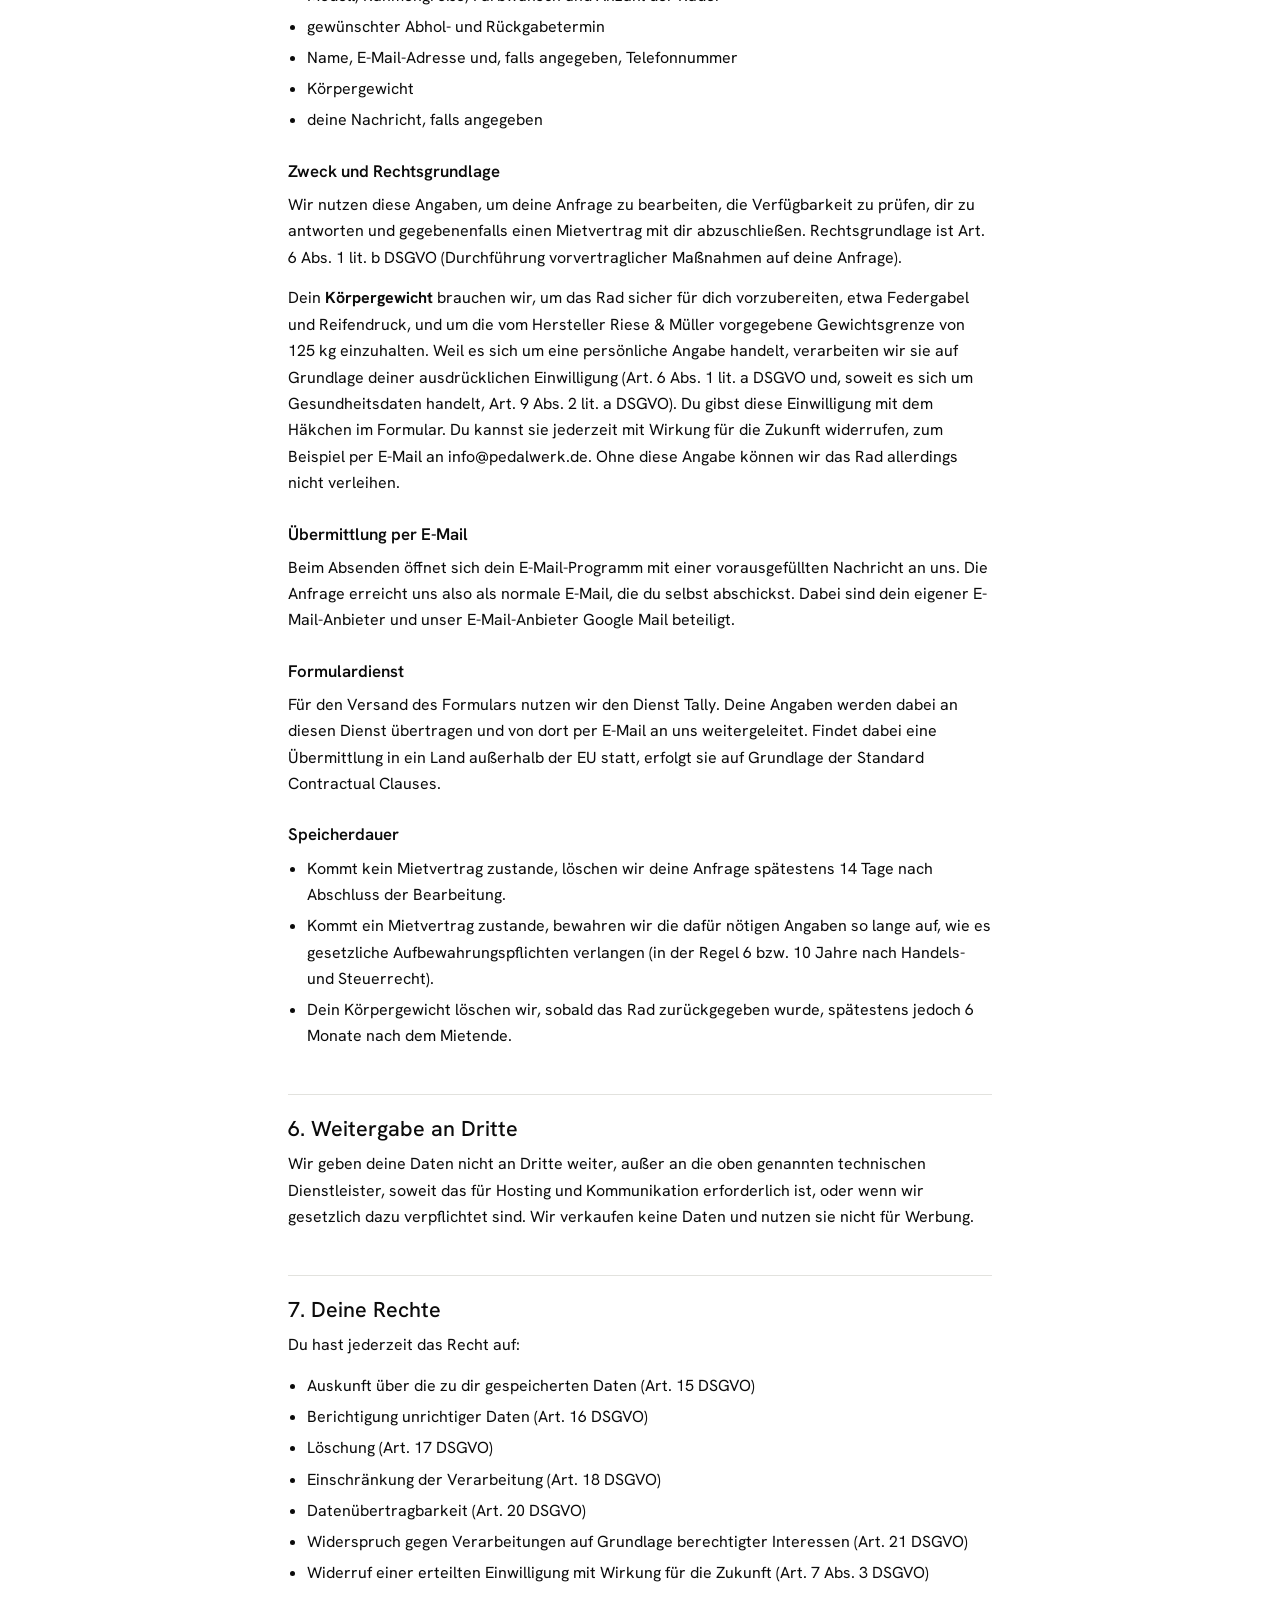
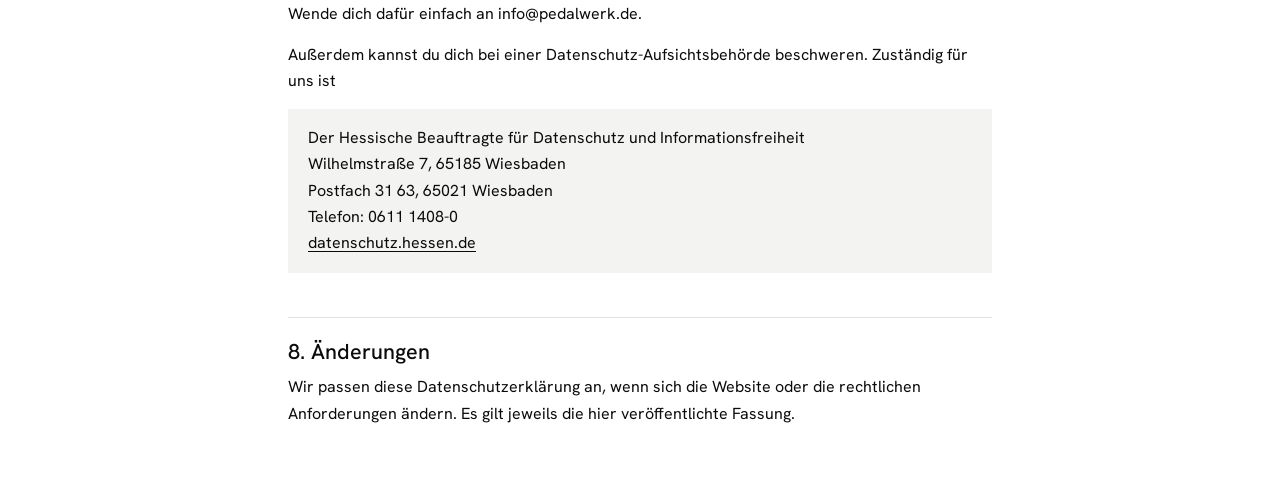
==== commit 3731df62: "filled out datenschutz" ====
--- a/datenschutz.html
+++ b/datenschutz.html
@@ -104,14 +104,14 @@
   <h3>Übermittlung per E-Mail</h3>
   <p>Beim Absenden öffnet sich dein E-Mail-Programm mit einer vorausgefüllten Nachricht an uns. Die Anfrage erreicht uns also als normale E-Mail, die du selbst abschickst. Dabei sind dein eigener E-Mail-Anbieter und unser E-Mail-Anbieter Google Mail beteiligt.</p>
 
-  <h3>Formulardienst <span class="todo">[nur wenn genutzt, sonst Abschnitt löschen]</span></h3>
-  <p>Für den Versand des Formulars nutzen wir den Dienst <span class="todo">[z. B. Formspree, Anbieter und Anschrift]</span>. Deine Angaben werden dabei an diesen Dienst übertragen und von dort per E-Mail an uns weitergeleitet. Findet dabei eine Übermittlung in ein Land außerhalb der EU statt, erfolgt sie auf Grundlage <span class="todo">[Angemessenheitsbeschluss bzw. EU-Standardvertragsklauseln]</span>.</p>
+  <h3>Formulardienst</h3>
+  <p>Für den Versand des Formulars nutzen wir den Dienst Tally. Deine Angaben werden dabei an diesen Dienst übertragen und von dort per E-Mail an uns weitergeleitet. Findet dabei eine Übermittlung in ein Land außerhalb der EU statt, erfolgt sie auf Grundlage der Standard Contractual Clauses.</p>
 
   <h3>Speicherdauer</h3>
   <ul>
-    <li>Kommt kein Mietvertrag zustande, löschen wir deine Anfrage spätestens <span class="todo">[z. B. 6 Monate]</span> nach Abschluss der Bearbeitung.</li>
+    <li>Kommt kein Mietvertrag zustande, löschen wir deine Anfrage spätestens 14 Tage nach Abschluss der Bearbeitung.</li>
     <li>Kommt ein Mietvertrag zustande, bewahren wir die dafür nötigen Angaben so lange auf, wie es gesetzliche Aufbewahrungspflichten verlangen (in der Regel 6 bzw. 10 Jahre nach Handels- und Steuerrecht).</li>
-    <li>Dein Körpergewicht löschen wir, sobald das Rad zurückgegeben wurde, spätestens jedoch <span class="todo">[z. B. 30 Tage]</span> nach dem Mietende.</li>
+    <li>Dein Körpergewicht löschen wir, sobald das Rad zurückgegeben wurde, spätestens jedoch 6 Monate nach dem Mietende.</li>
   </ul>
 
   <h2>6. Weitergabe an Dritte</h2>
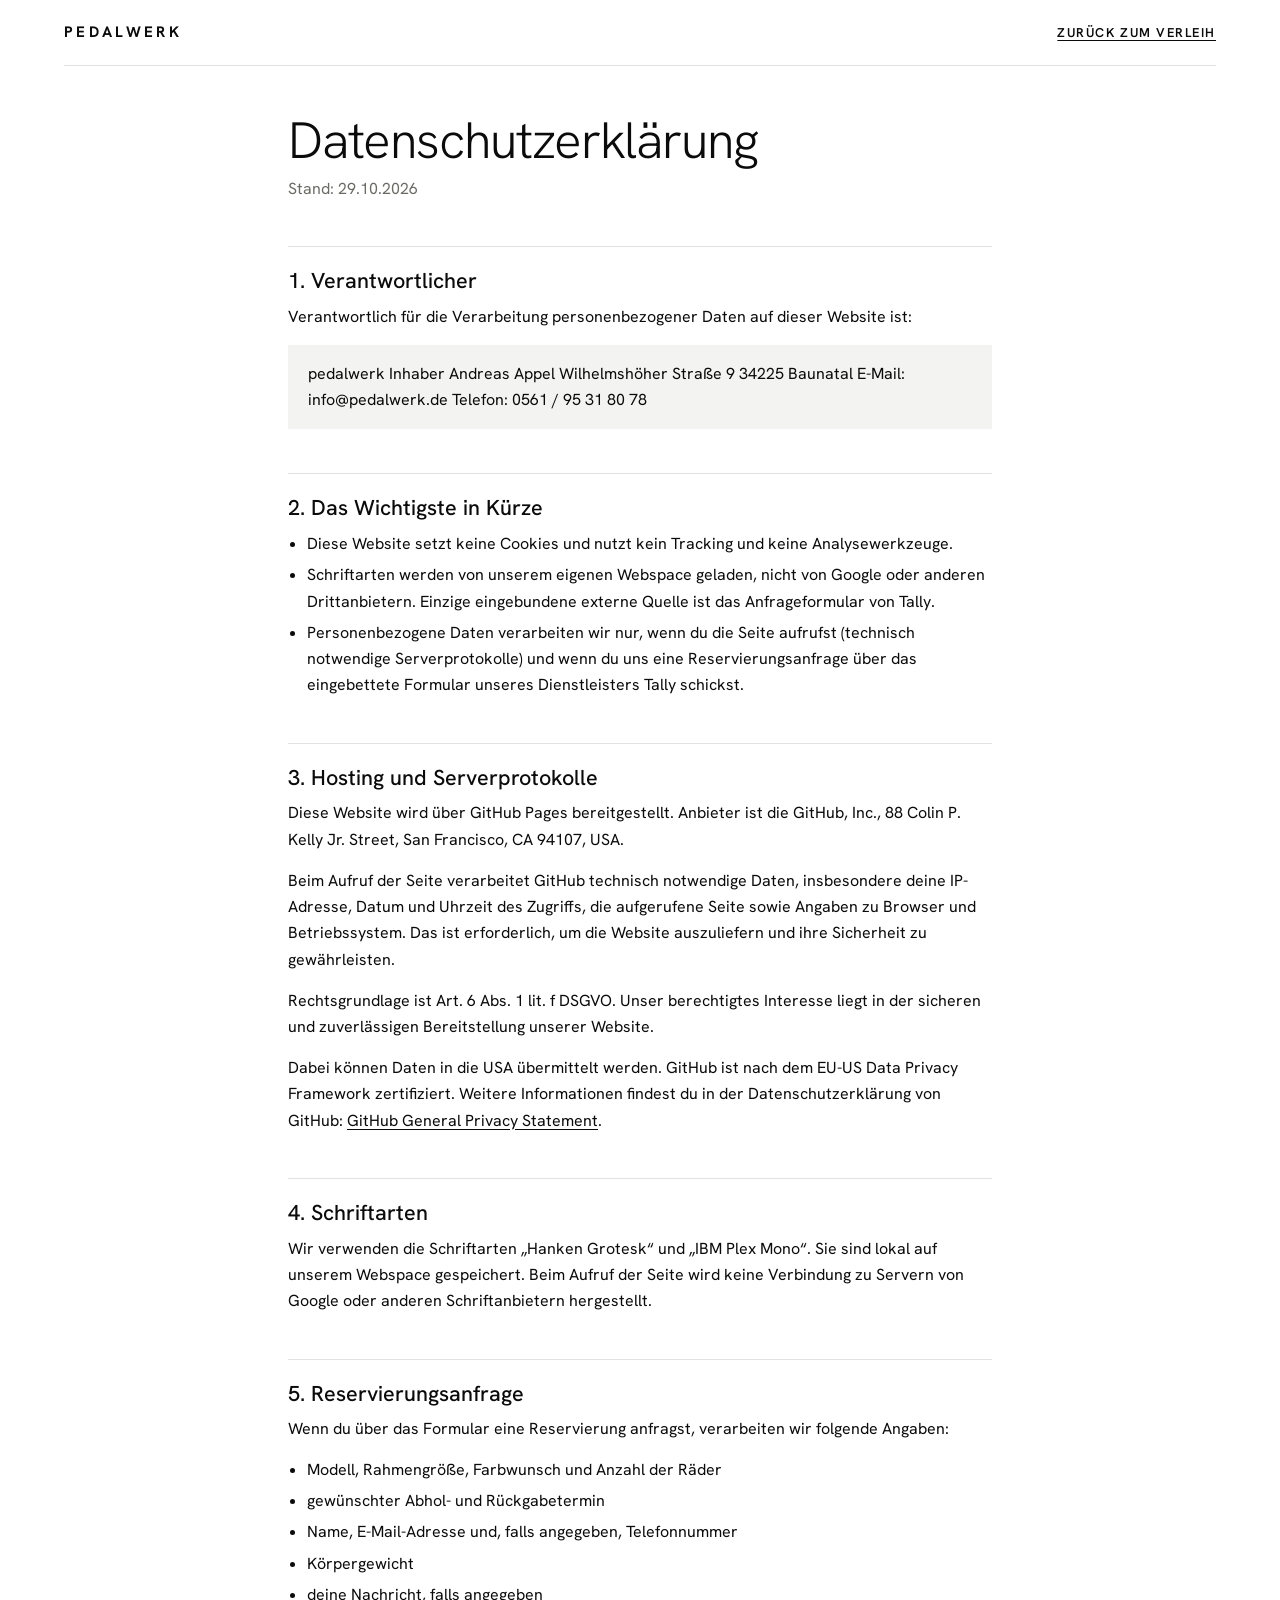
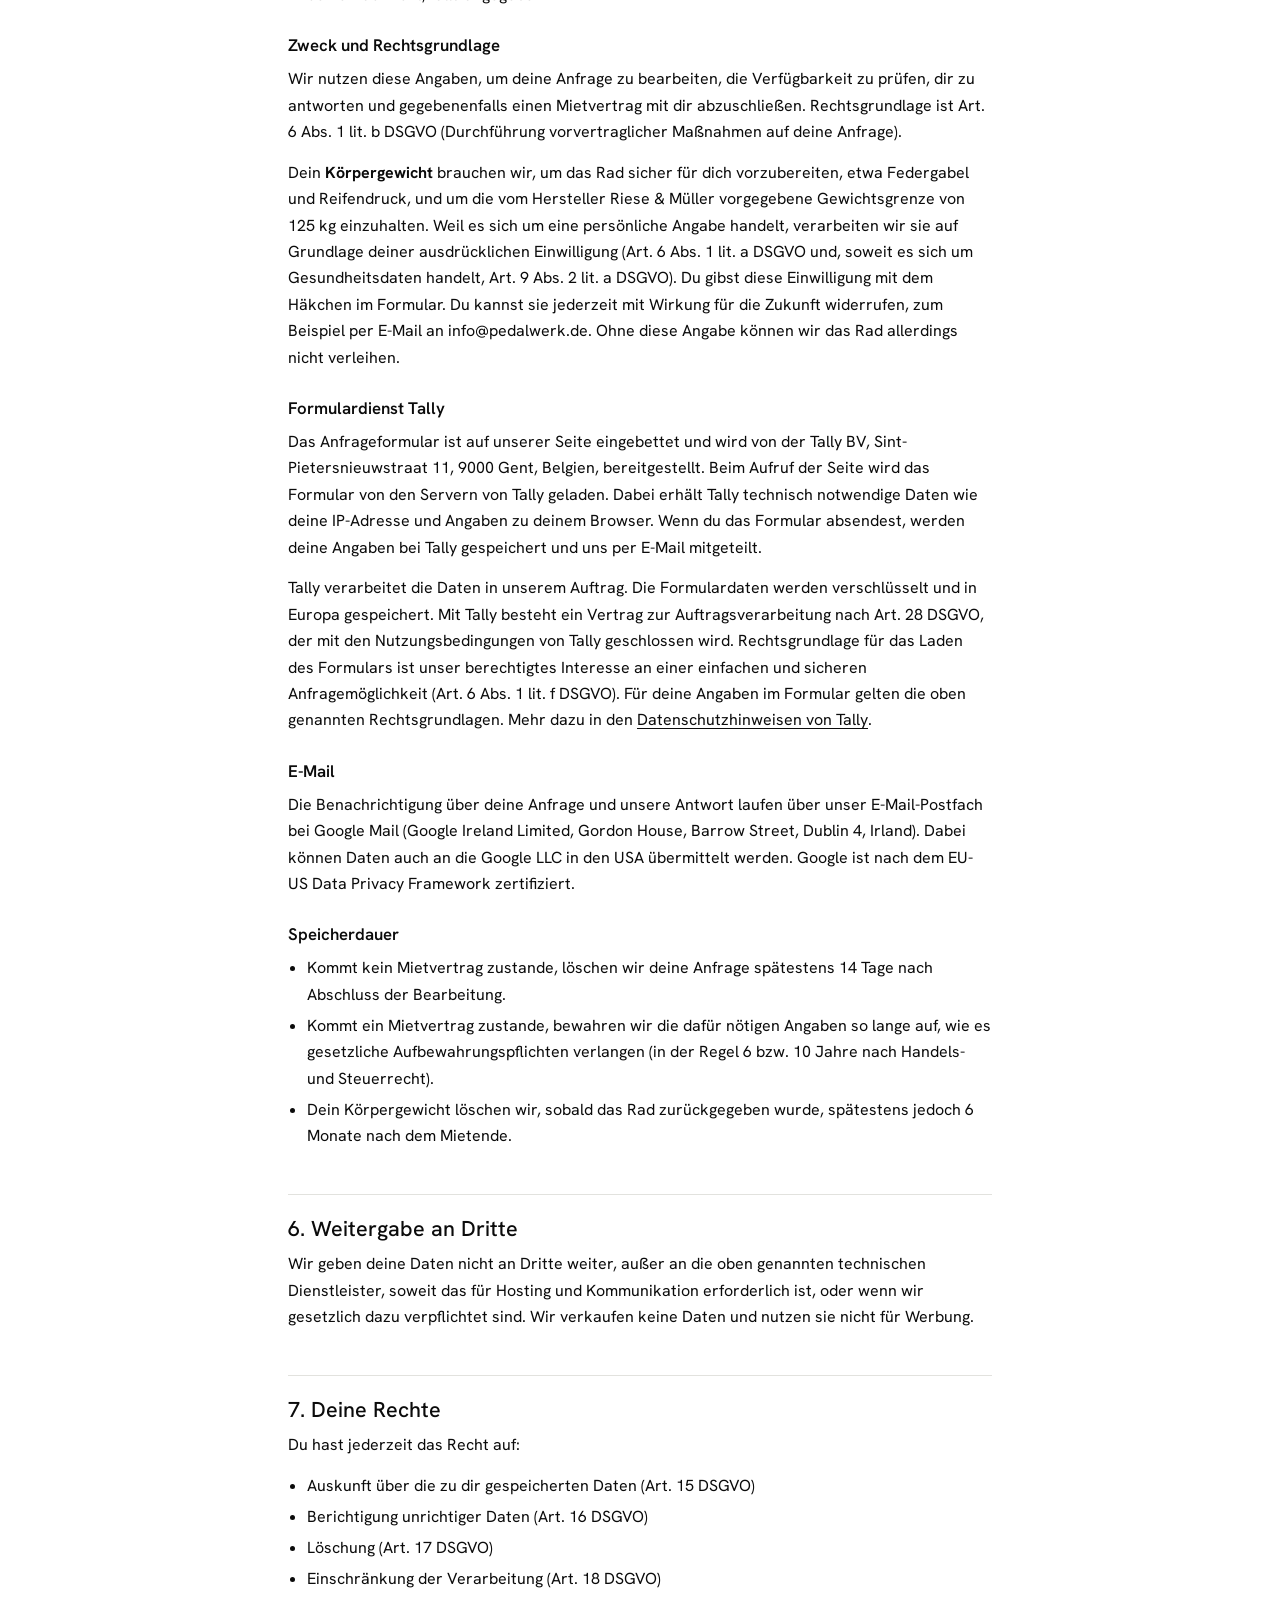
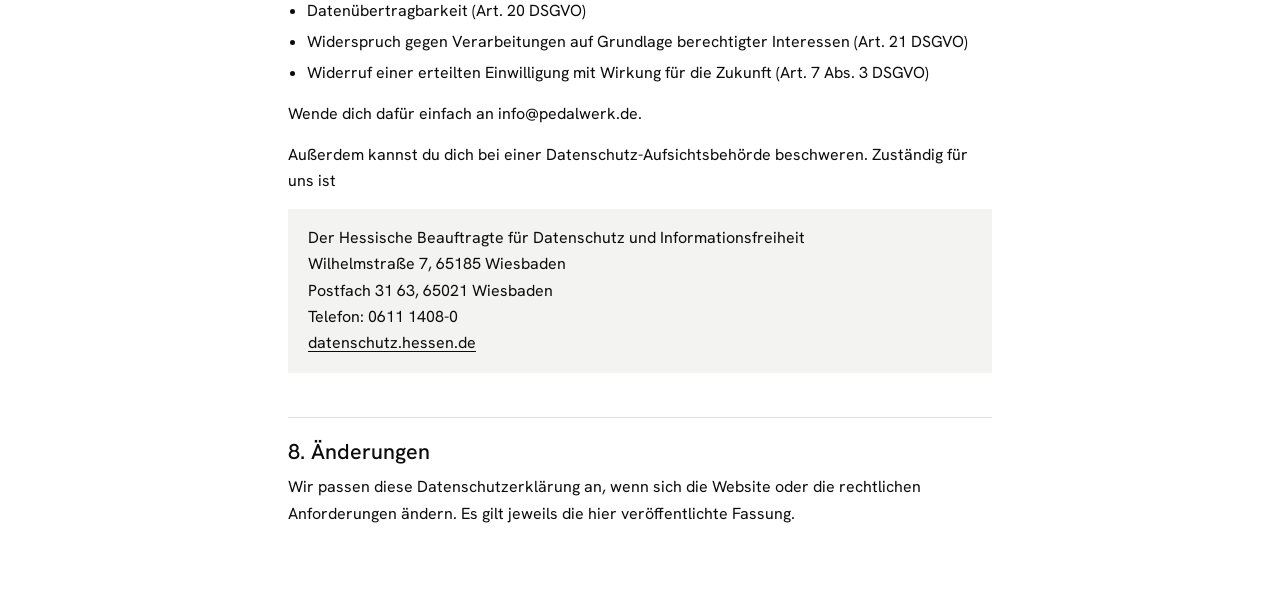
==== commit b40290f3: "Add files via upload" ====
--- a/datenschutz.html
+++ b/datenschutz.html
@@ -49,17 +49,14 @@
 <body>
 
 <header class="topbar">
-  <a class="brand" href="katalog.html">pedalwerk</a>
-  <a class="back" href="katalog.html">Zurück zum Verleih</a>
+  <a class="brand" href="./">pedalwerk</a>
+  <a class="back" href="./">Zurück zum Verleih</a>
 </header>
 
 <main>
   <h1>Datenschutzerklärung</h1>
-  <p class="stand">Stand: <div 29.10.2026=""></div></p>
+  <p class="stand">Stand: 29.10.2026</p>
 
-  <div class="todo-box">
-    <strong>Vor der Veröffentlichung:</strong> Alle markierten Stellen ausfüllen und dieses Kästchen löschen. Dieser Text ist ein Entwurf und keine Rechtsberatung. Lasst ihn vor dem Livegang einmal fachlich prüfen.
-  </div>
 
   <h2>1. Verantwortlicher</h2>
   <p>Verantwortlich für die Verarbeitung personenbezogener Daten auf dieser Website ist:</p>
@@ -101,11 +98,12 @@
   <p>Wir nutzen diese Angaben, um deine Anfrage zu bearbeiten, die Verfügbarkeit zu prüfen, dir zu antworten und gegebenenfalls einen Mietvertrag mit dir abzuschließen. Rechtsgrundlage ist Art. 6 Abs. 1 lit. b DSGVO (Durchführung vorvertraglicher Maßnahmen auf deine Anfrage).</p>
   <p>Dein <strong>Körpergewicht</strong> brauchen wir, um das Rad sicher für dich vorzubereiten, etwa Federgabel und Reifendruck, und um die vom Hersteller Riese &amp; Müller vorgegebene Gewichtsgrenze von 125 kg einzuhalten. Weil es sich um eine persönliche Angabe handelt, verarbeiten wir sie auf Grundlage deiner ausdrücklichen Einwilligung (Art. 6 Abs. 1 lit. a DSGVO und, soweit es sich um Gesundheitsdaten handelt, Art. 9 Abs. 2 lit. a DSGVO). Du gibst diese Einwilligung mit dem Häkchen im Formular. Du kannst sie jederzeit mit Wirkung für die Zukunft widerrufen, zum Beispiel per E-Mail an info@pedalwerk.de. Ohne diese Angabe können wir das Rad allerdings nicht verleihen.</p>
 
-  <h3>Übermittlung per E-Mail</h3>
-  <p>Beim Absenden öffnet sich dein E-Mail-Programm mit einer vorausgefüllten Nachricht an uns. Die Anfrage erreicht uns also als normale E-Mail, die du selbst abschickst. Dabei sind dein eigener E-Mail-Anbieter und unser E-Mail-Anbieter Google Mail beteiligt.</p>
+  <h3>Formulardienst Tally</h3>
+  <p>Das Anfrageformular ist auf unserer Seite eingebettet und wird von der Tally BV, Sint-Pietersnieuwstraat 11, 9000 Gent, Belgien, bereitgestellt. Beim Aufruf der Seite wird das Formular von den Servern von Tally geladen. Dabei erhält Tally technisch notwendige Daten wie deine IP-Adresse und Angaben zu deinem Browser. Wenn du das Formular absendest, werden deine Angaben bei Tally gespeichert und uns per E-Mail mitgeteilt.</p>
+  <p>Tally verarbeitet die Daten in unserem Auftrag. Die Formulardaten werden verschlüsselt und in Europa gespeichert. Mit Tally besteht ein Vertrag zur Auftragsverarbeitung nach Art. 28 DSGVO, der mit den Nutzungsbedingungen von Tally geschlossen wird. Rechtsgrundlage für das Laden des Formulars ist unser berechtigtes Interesse an einer einfachen und sicheren Anfragemöglichkeit (Art. 6 Abs. 1 lit. f DSGVO). Für deine Angaben im Formular gelten die oben genannten Rechtsgrundlagen. Mehr dazu in den <a href="https://tally.so/help/gdpr">Datenschutzhinweisen von Tally</a>.</p>
 
-  <h3>Formulardienst</h3>
-  <p>Für den Versand des Formulars nutzen wir den Dienst Tally. Deine Angaben werden dabei an diesen Dienst übertragen und von dort per E-Mail an uns weitergeleitet. Findet dabei eine Übermittlung in ein Land außerhalb der EU statt, erfolgt sie auf Grundlage der Standard Contractual Clauses.</p>
+  <h3>E-Mail</h3>
+  <p>Die Benachrichtigung über deine Anfrage und unsere Antwort laufen über unser E-Mail-Postfach bei Google Mail (Google Ireland Limited, Gordon House, Barrow Street, Dublin 4, Irland). Dabei können Daten auch an die Google LLC in den USA übermittelt werden. Google ist nach dem EU-US Data Privacy Framework zertifiziert.</p>
 
   <h3>Speicherdauer</h3>
   <ul>
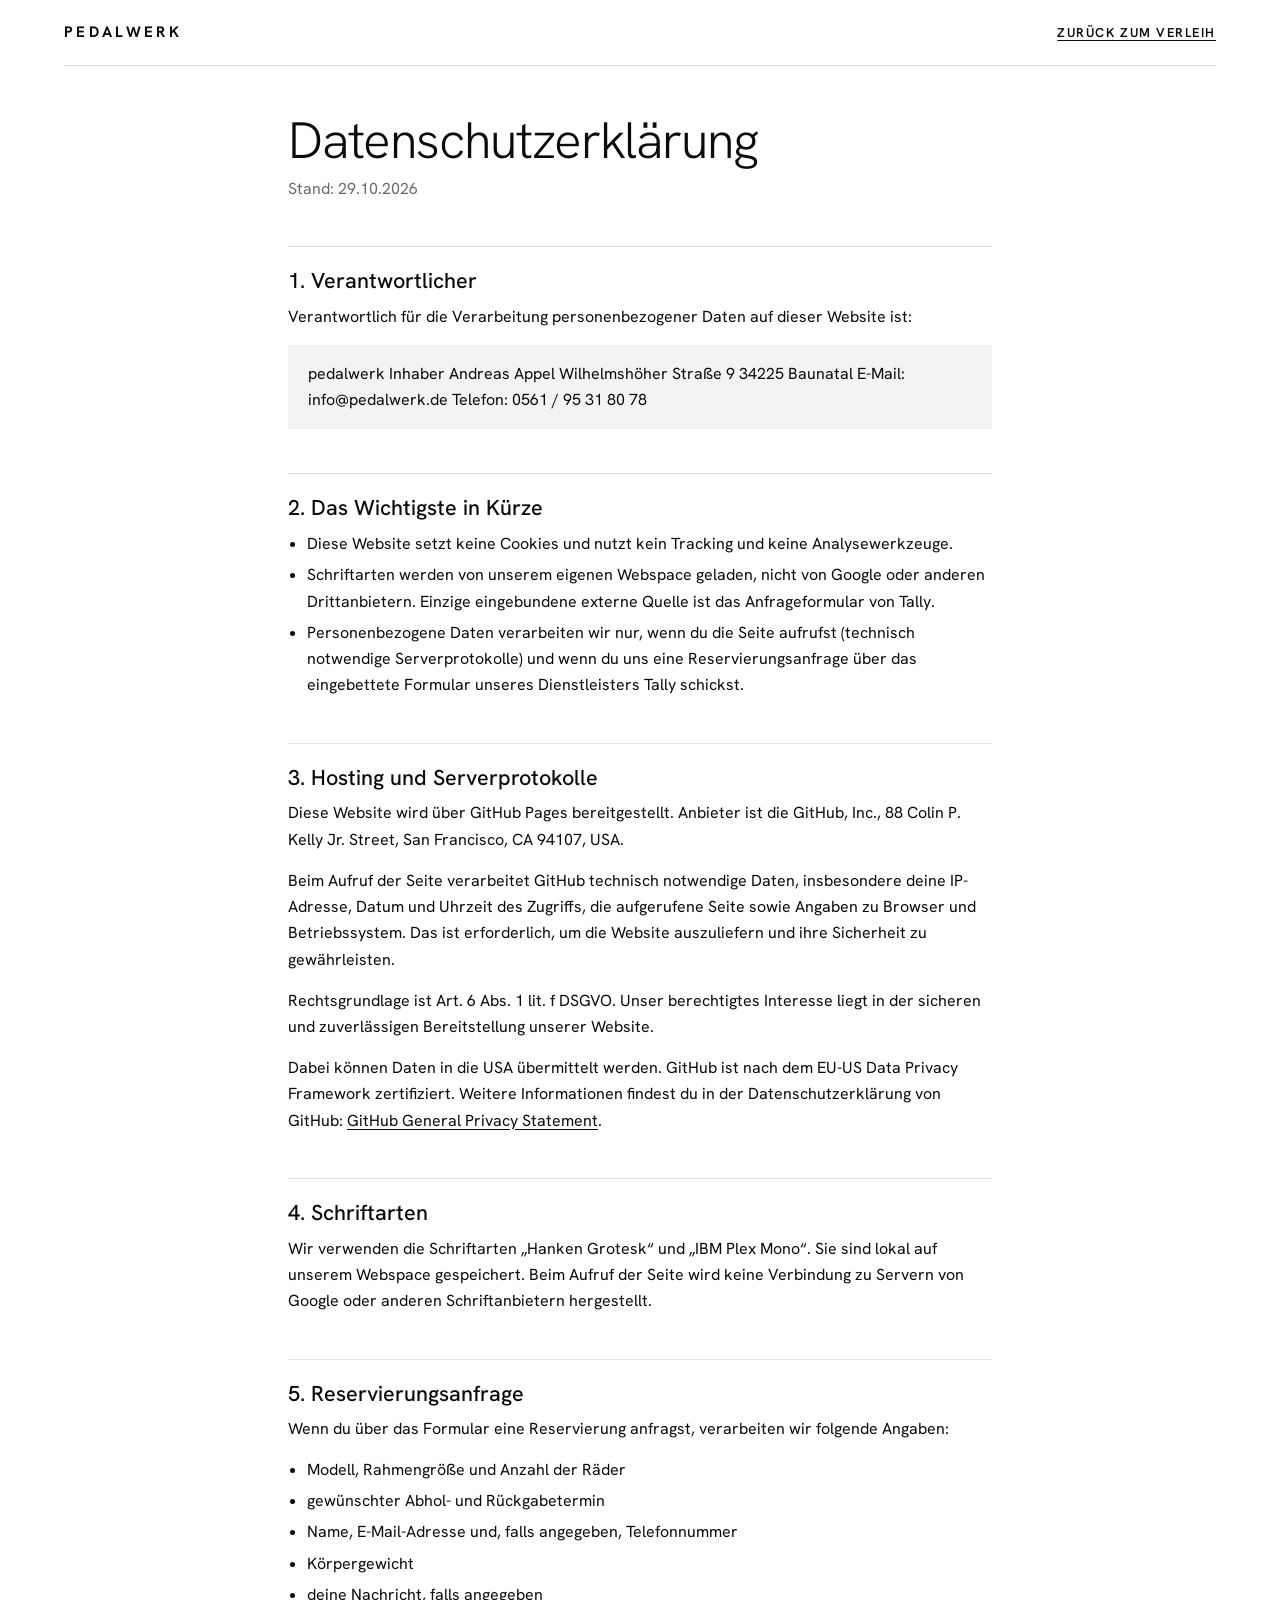
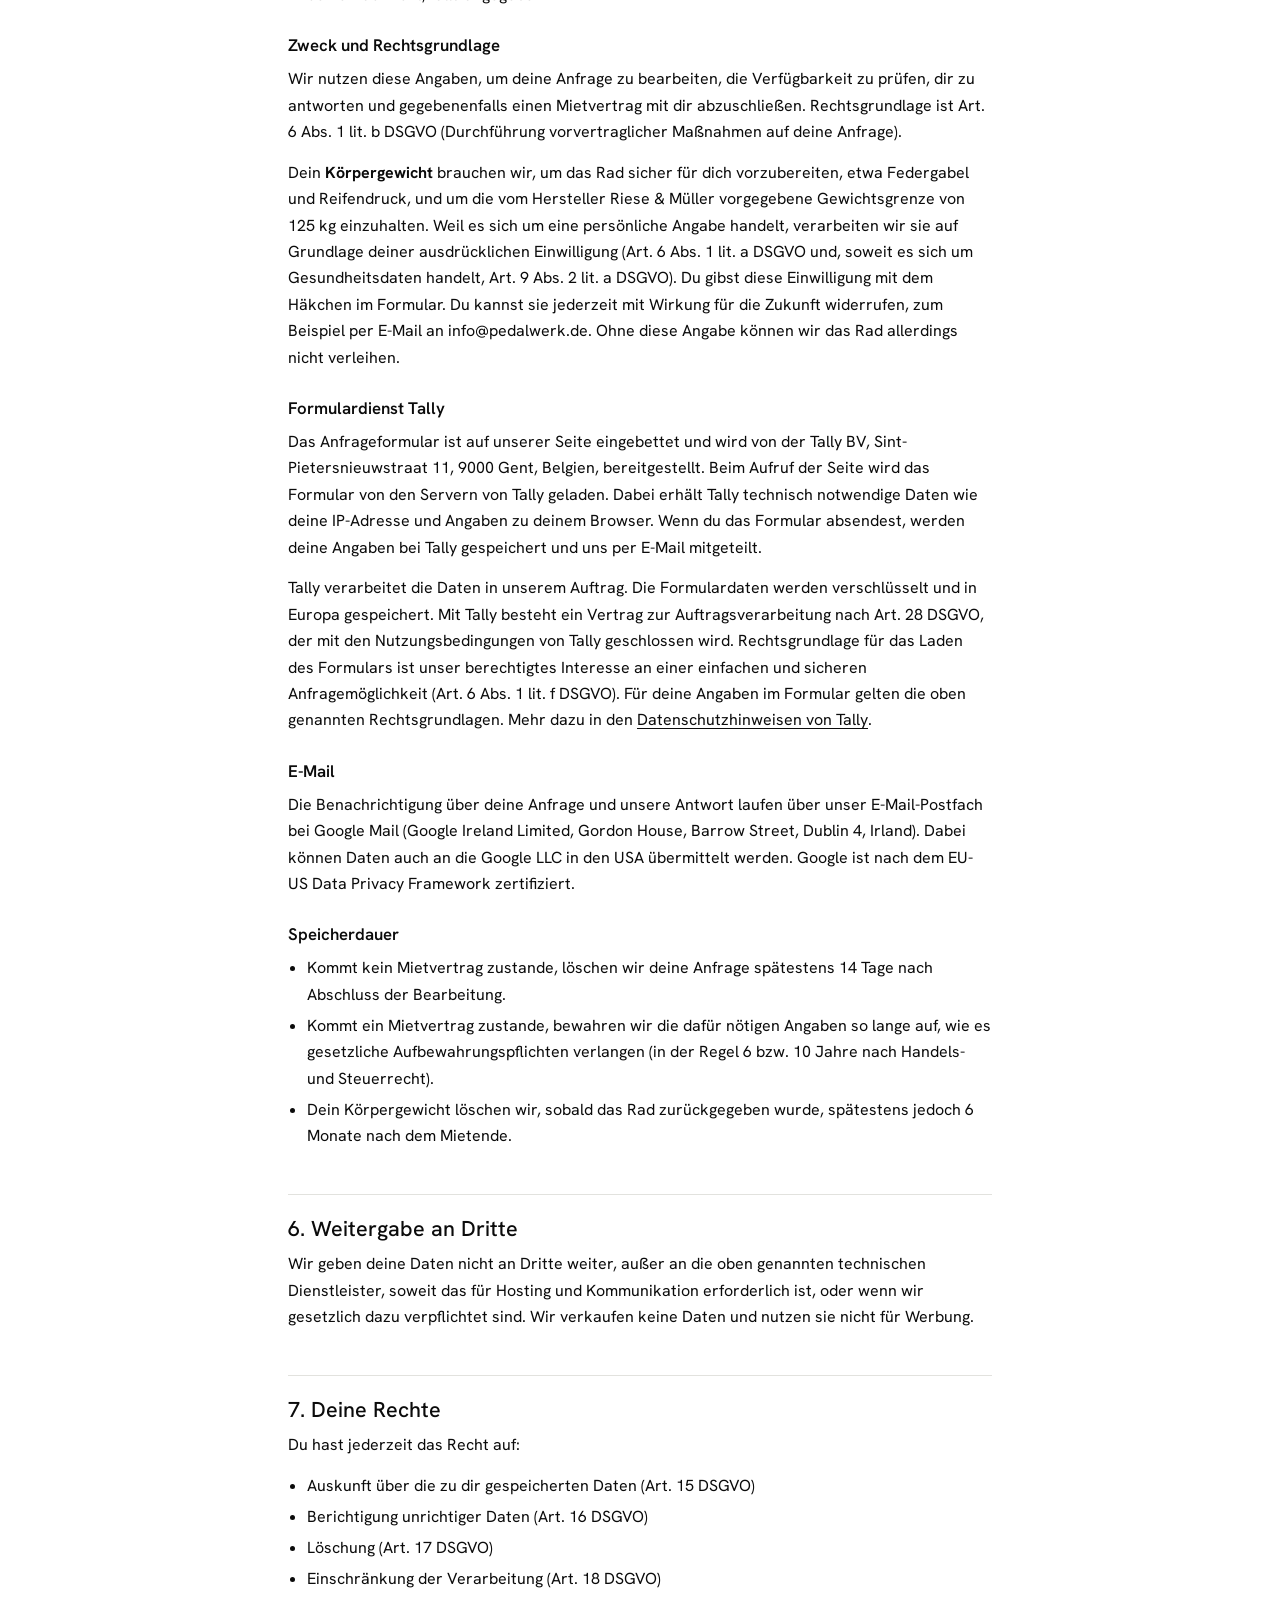
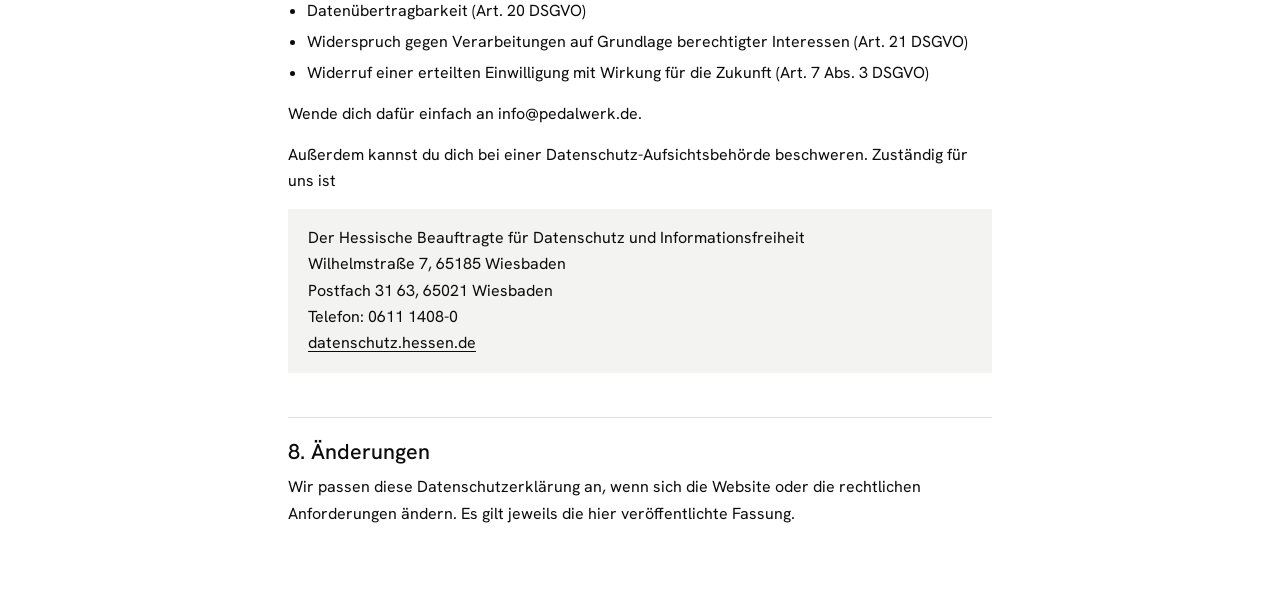
==== commit 13fc6252: "adjusted UX" ====
--- a/datenschutz.html
+++ b/datenschutz.html
@@ -87,7 +87,7 @@
   <h2>5. Reservierungsanfrage</h2>
   <p>Wenn du über das Formular eine Reservierung anfragst, verarbeiten wir folgende Angaben:</p>
   <ul>
-    <li>Modell, Rahmengröße, Farbwunsch und Anzahl der Räder</li>
+    <li>Modell, Rahmengröße und Anzahl der Räder</li>
     <li>gewünschter Abhol- und Rückgabetermin</li>
     <li>Name, E-Mail-Adresse und, falls angegeben, Telefonnummer</li>
     <li>Körpergewicht</li>
@@ -141,4 +141,4 @@
   <p>Wir passen diese Datenschutzerklärung an, wenn sich die Website oder die rechtlichen Anforderungen ändern. Es gilt jeweils die hier veröffentlichte Fassung.</p>
 </main>
 </body>
-</html>
+</html>
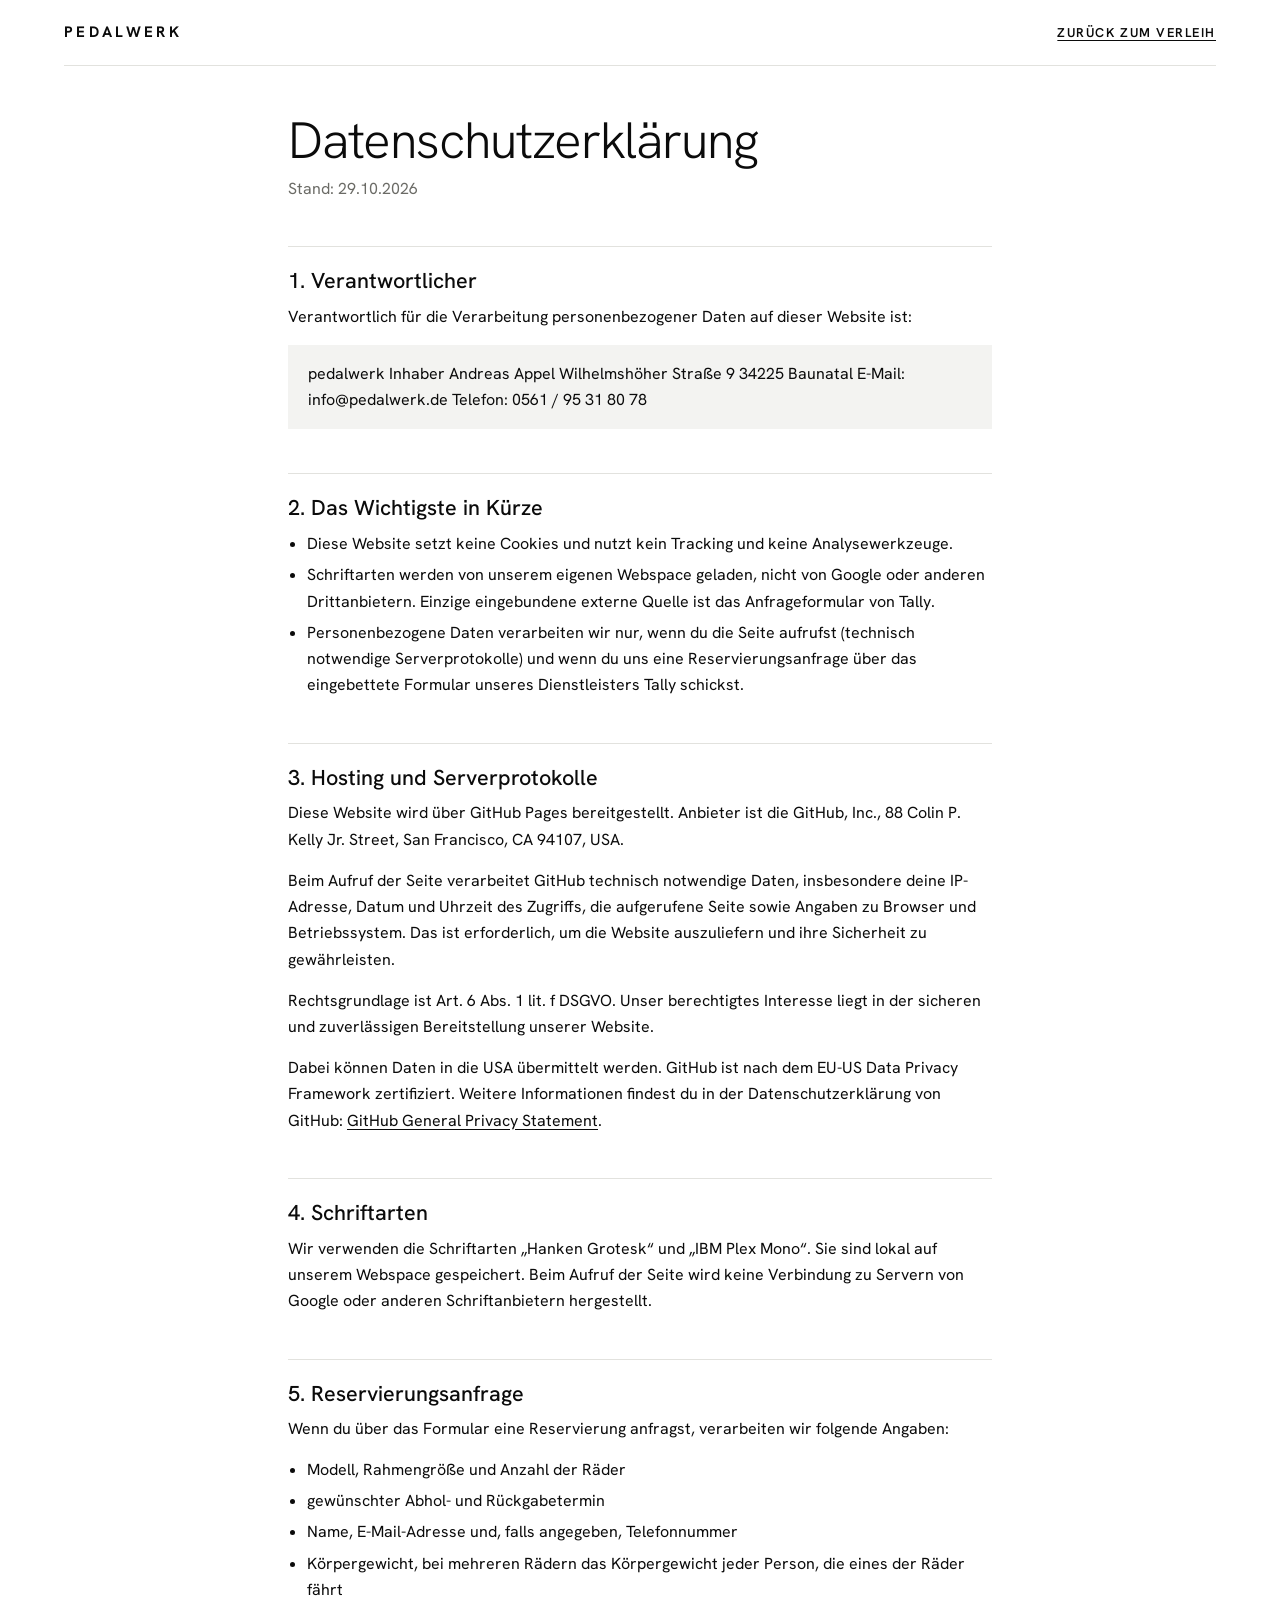
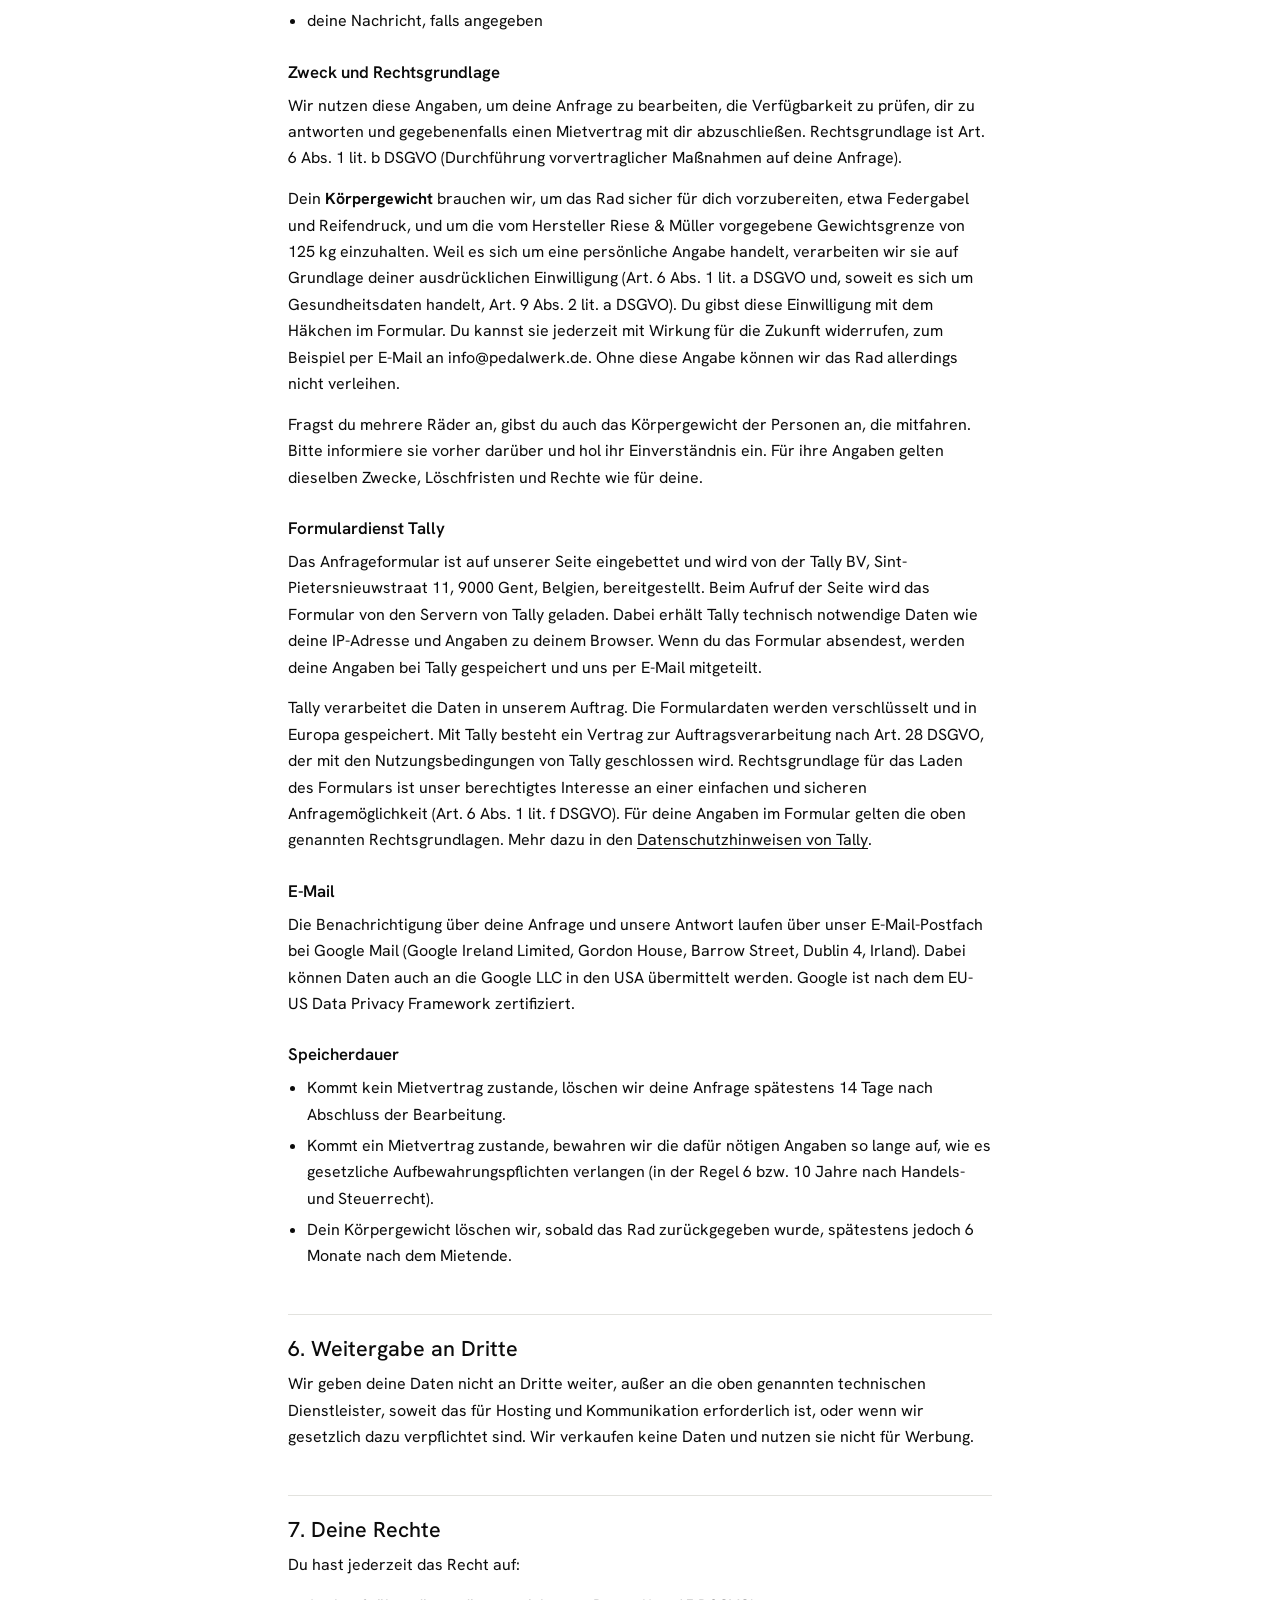
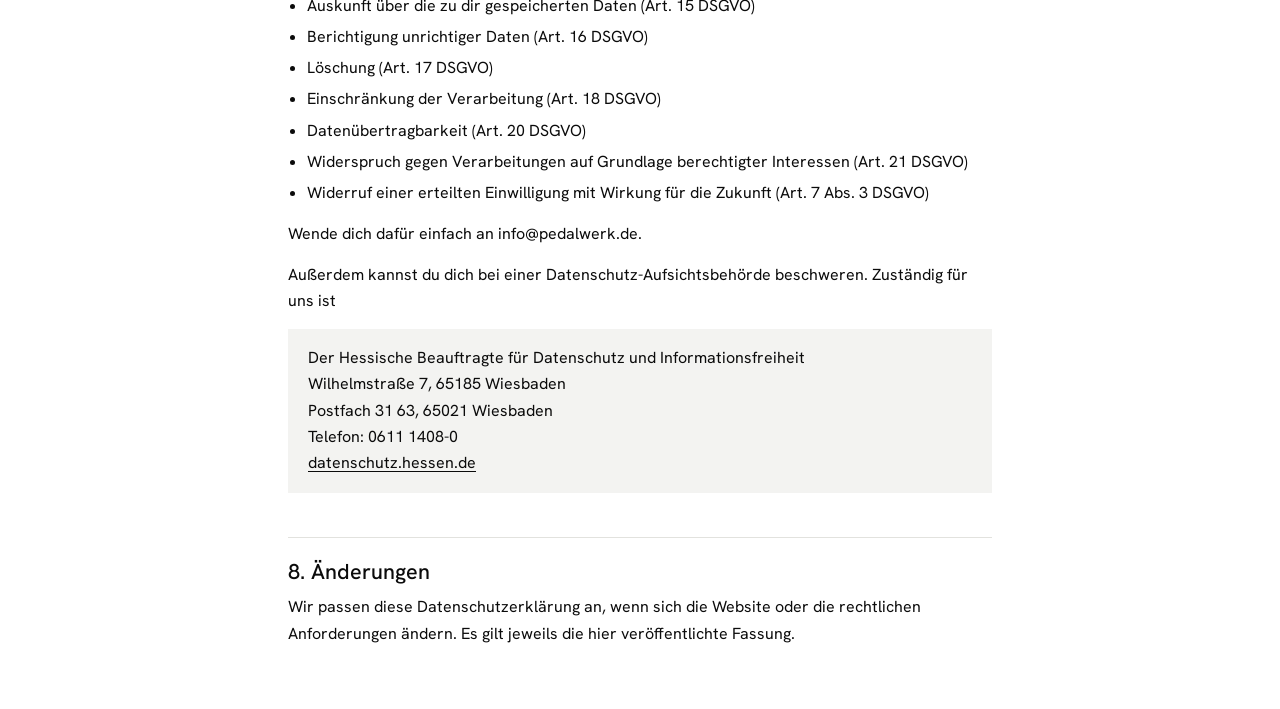
==== commit afa33294: "adjusted multiple bikes" ====
--- a/datenschutz.html
+++ b/datenschutz.html
@@ -90,13 +90,14 @@
     <li>Modell, Rahmengröße und Anzahl der Räder</li>
     <li>gewünschter Abhol- und Rückgabetermin</li>
     <li>Name, E-Mail-Adresse und, falls angegeben, Telefonnummer</li>
-    <li>Körpergewicht</li>
+    <li>Körpergewicht, bei mehreren Rädern das Körpergewicht jeder Person, die eines der Räder fährt</li>
     <li>deine Nachricht, falls angegeben</li>
   </ul>
 
   <h3>Zweck und Rechtsgrundlage</h3>
   <p>Wir nutzen diese Angaben, um deine Anfrage zu bearbeiten, die Verfügbarkeit zu prüfen, dir zu antworten und gegebenenfalls einen Mietvertrag mit dir abzuschließen. Rechtsgrundlage ist Art. 6 Abs. 1 lit. b DSGVO (Durchführung vorvertraglicher Maßnahmen auf deine Anfrage).</p>
   <p>Dein <strong>Körpergewicht</strong> brauchen wir, um das Rad sicher für dich vorzubereiten, etwa Federgabel und Reifendruck, und um die vom Hersteller Riese &amp; Müller vorgegebene Gewichtsgrenze von 125 kg einzuhalten. Weil es sich um eine persönliche Angabe handelt, verarbeiten wir sie auf Grundlage deiner ausdrücklichen Einwilligung (Art. 6 Abs. 1 lit. a DSGVO und, soweit es sich um Gesundheitsdaten handelt, Art. 9 Abs. 2 lit. a DSGVO). Du gibst diese Einwilligung mit dem Häkchen im Formular. Du kannst sie jederzeit mit Wirkung für die Zukunft widerrufen, zum Beispiel per E-Mail an info@pedalwerk.de. Ohne diese Angabe können wir das Rad allerdings nicht verleihen.</p>
+  <p>Fragst du mehrere Räder an, gibst du auch das Körpergewicht der Personen an, die mitfahren. Bitte informiere sie vorher darüber und hol ihr Einverständnis ein. Für ihre Angaben gelten dieselben Zwecke, Löschfristen und Rechte wie für deine.</p>
 
   <h3>Formulardienst Tally</h3>
   <p>Das Anfrageformular ist auf unserer Seite eingebettet und wird von der Tally BV, Sint-Pietersnieuwstraat 11, 9000 Gent, Belgien, bereitgestellt. Beim Aufruf der Seite wird das Formular von den Servern von Tally geladen. Dabei erhält Tally technisch notwendige Daten wie deine IP-Adresse und Angaben zu deinem Browser. Wenn du das Formular absendest, werden deine Angaben bei Tally gespeichert und uns per E-Mail mitgeteilt.</p>
